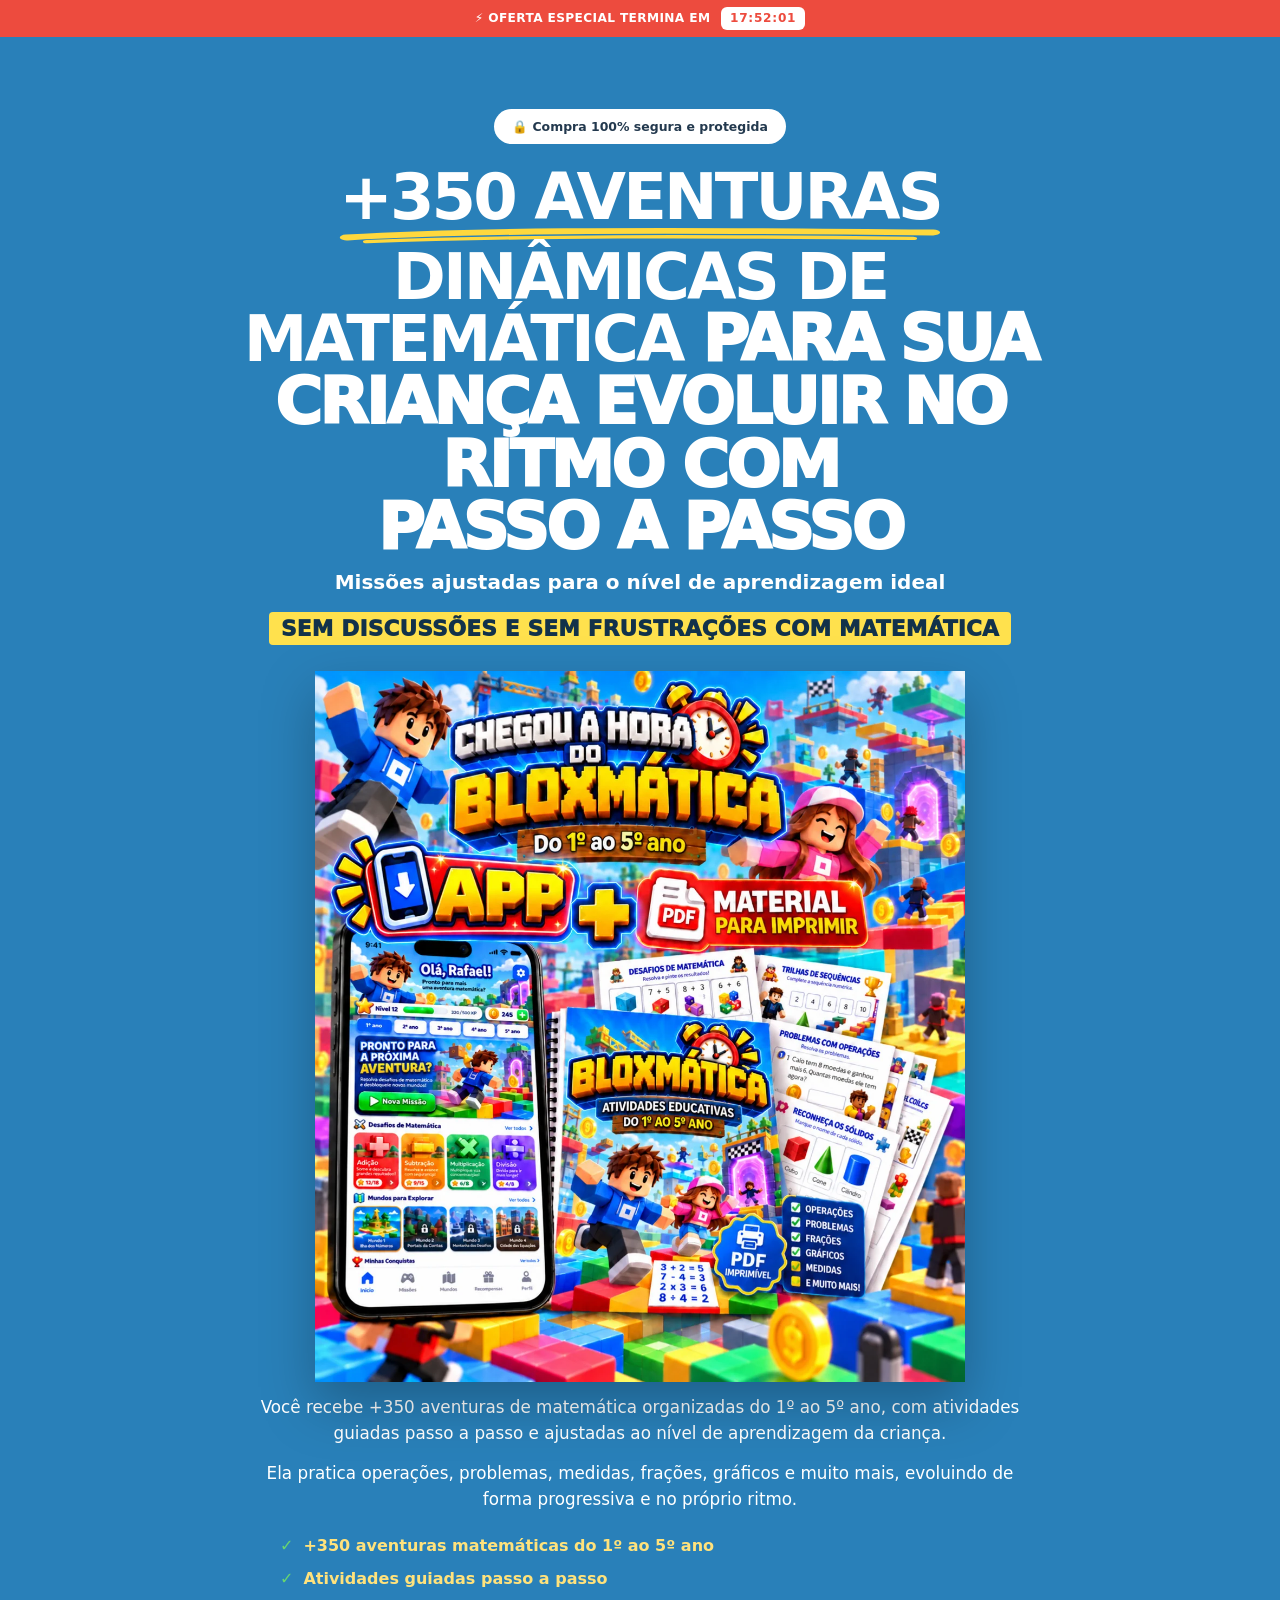
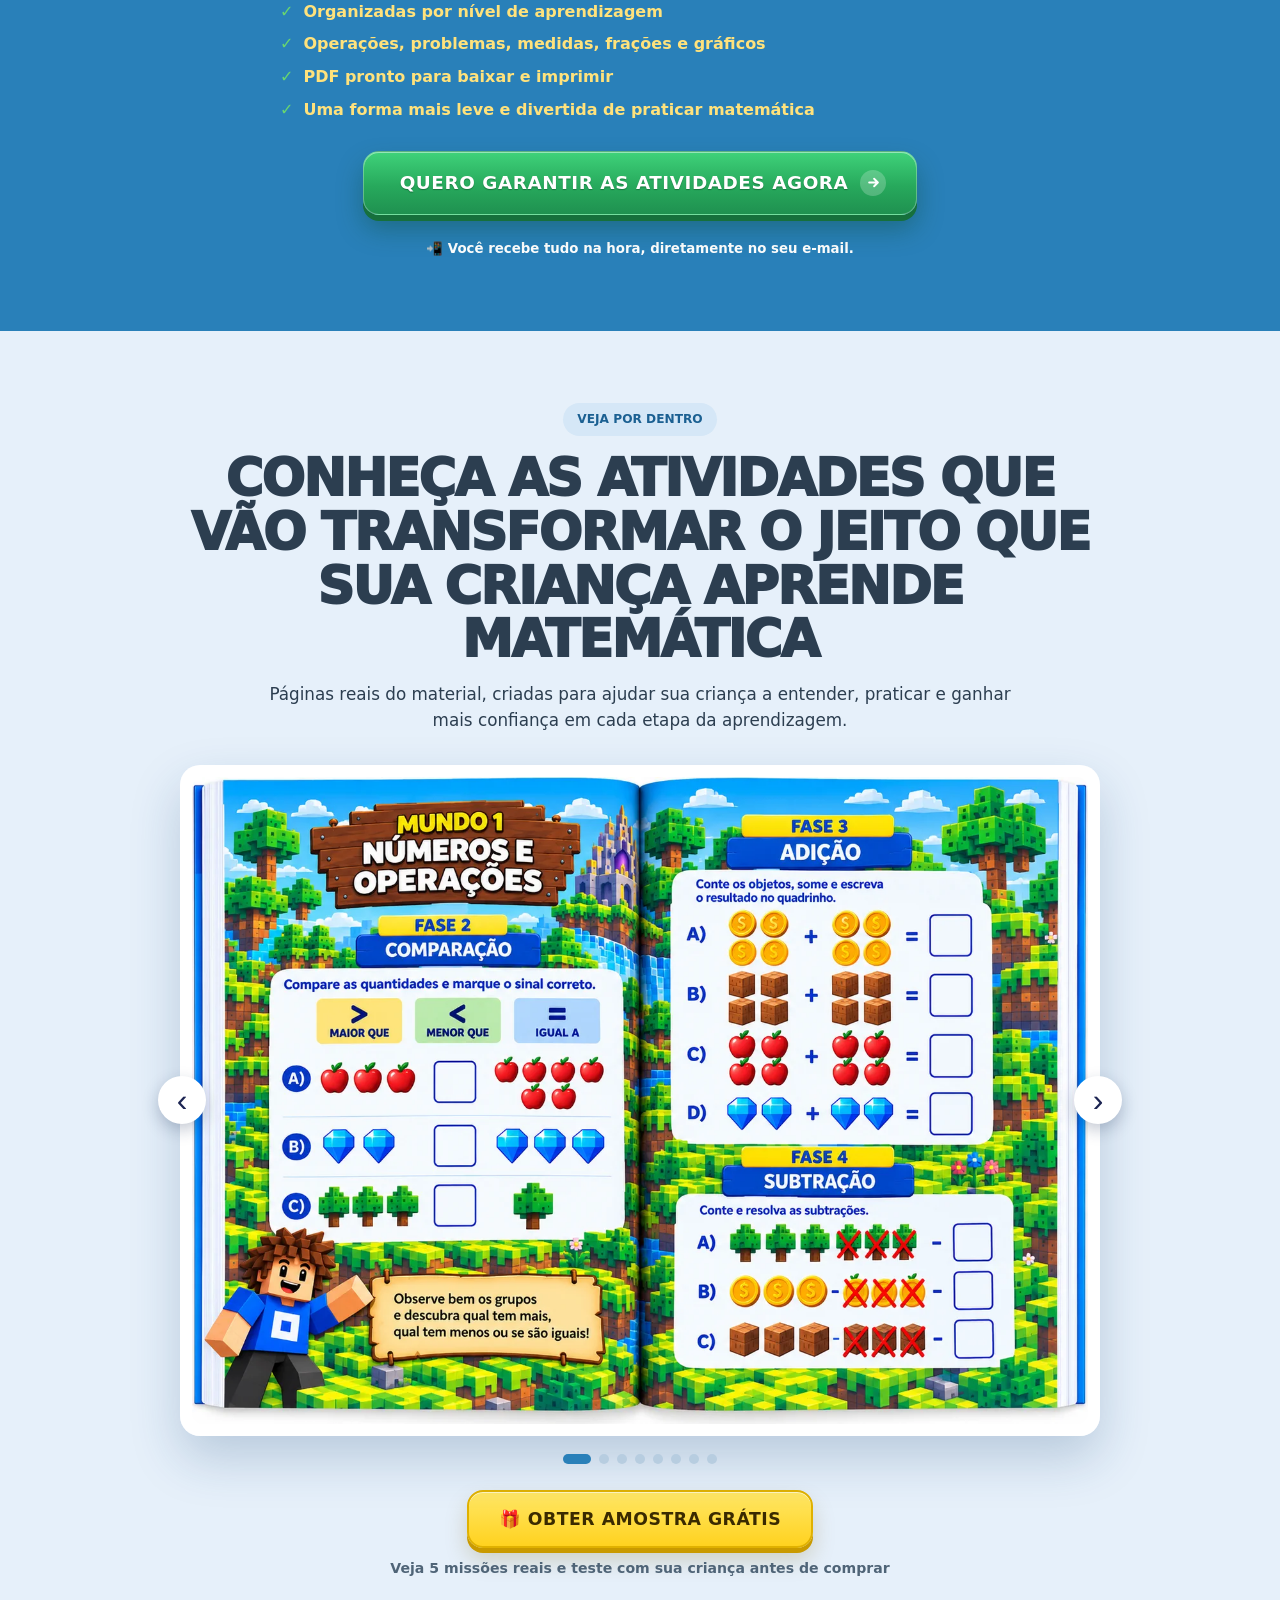
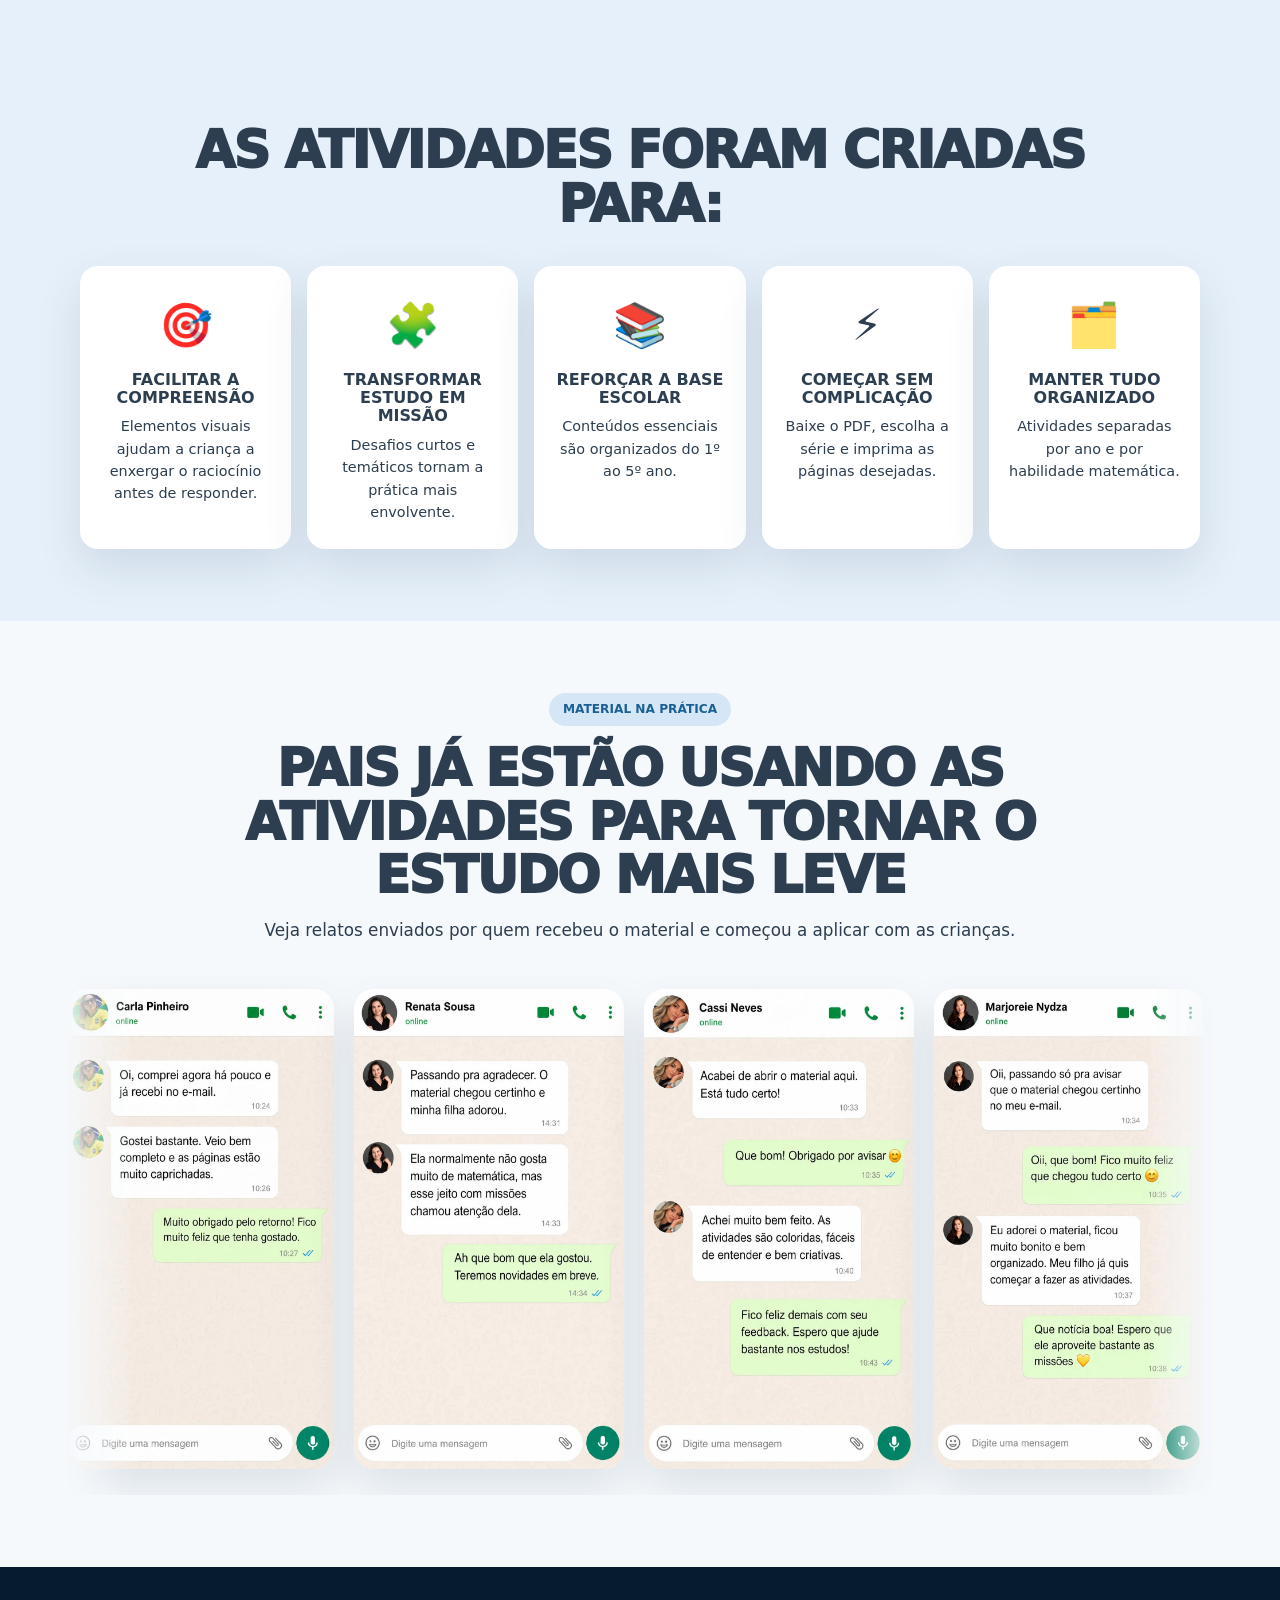
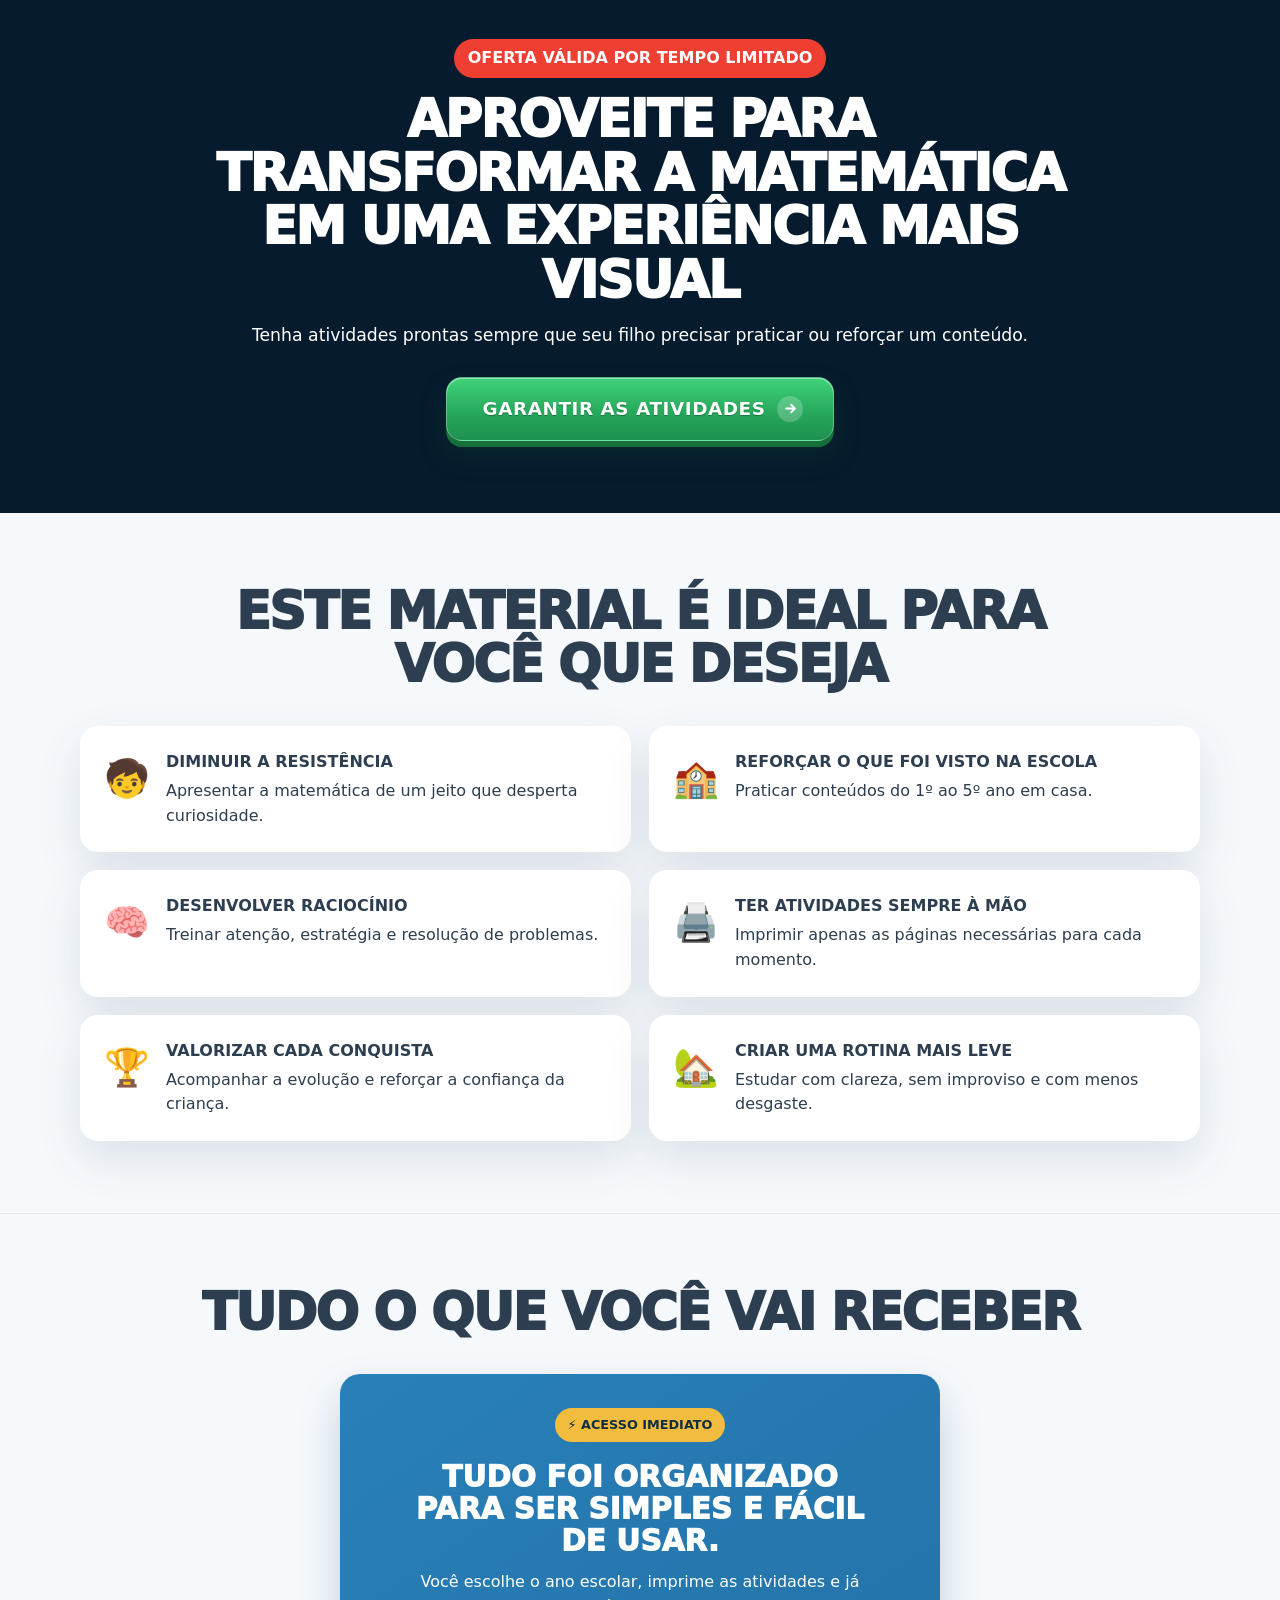
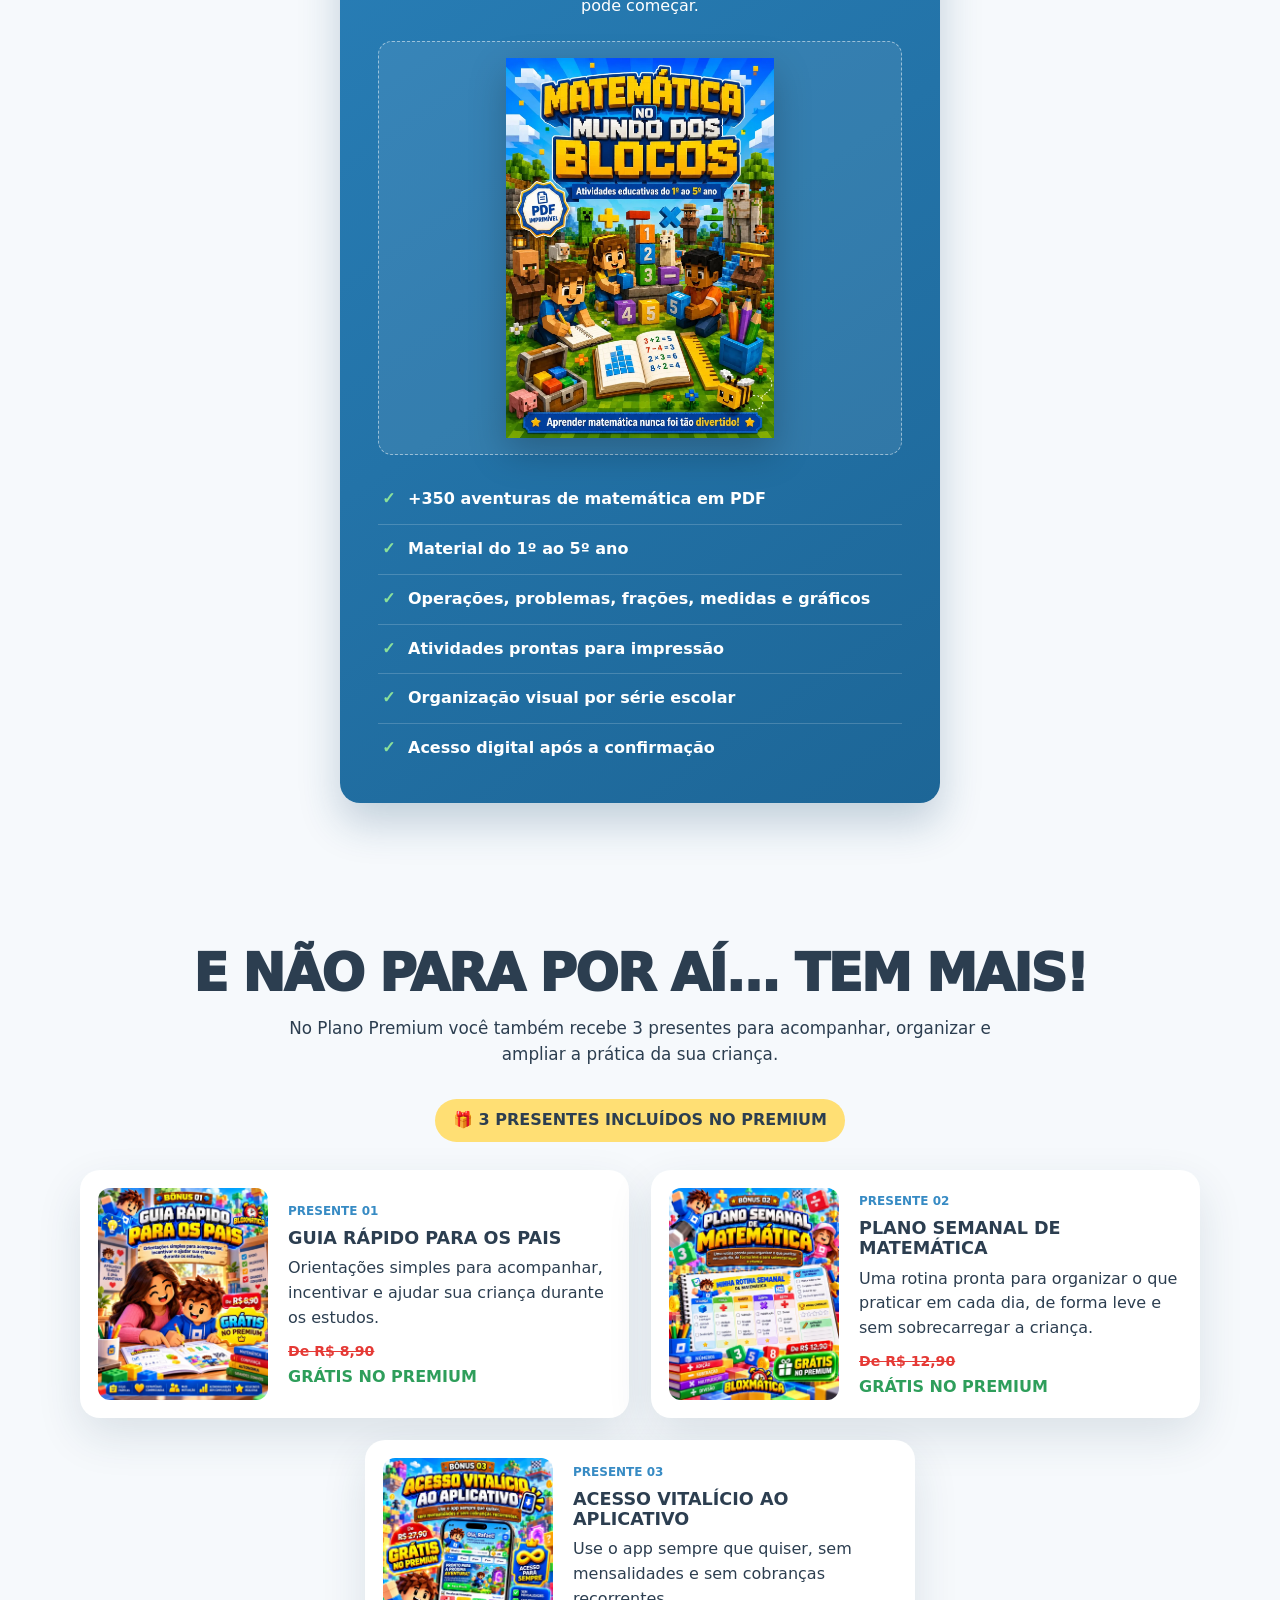
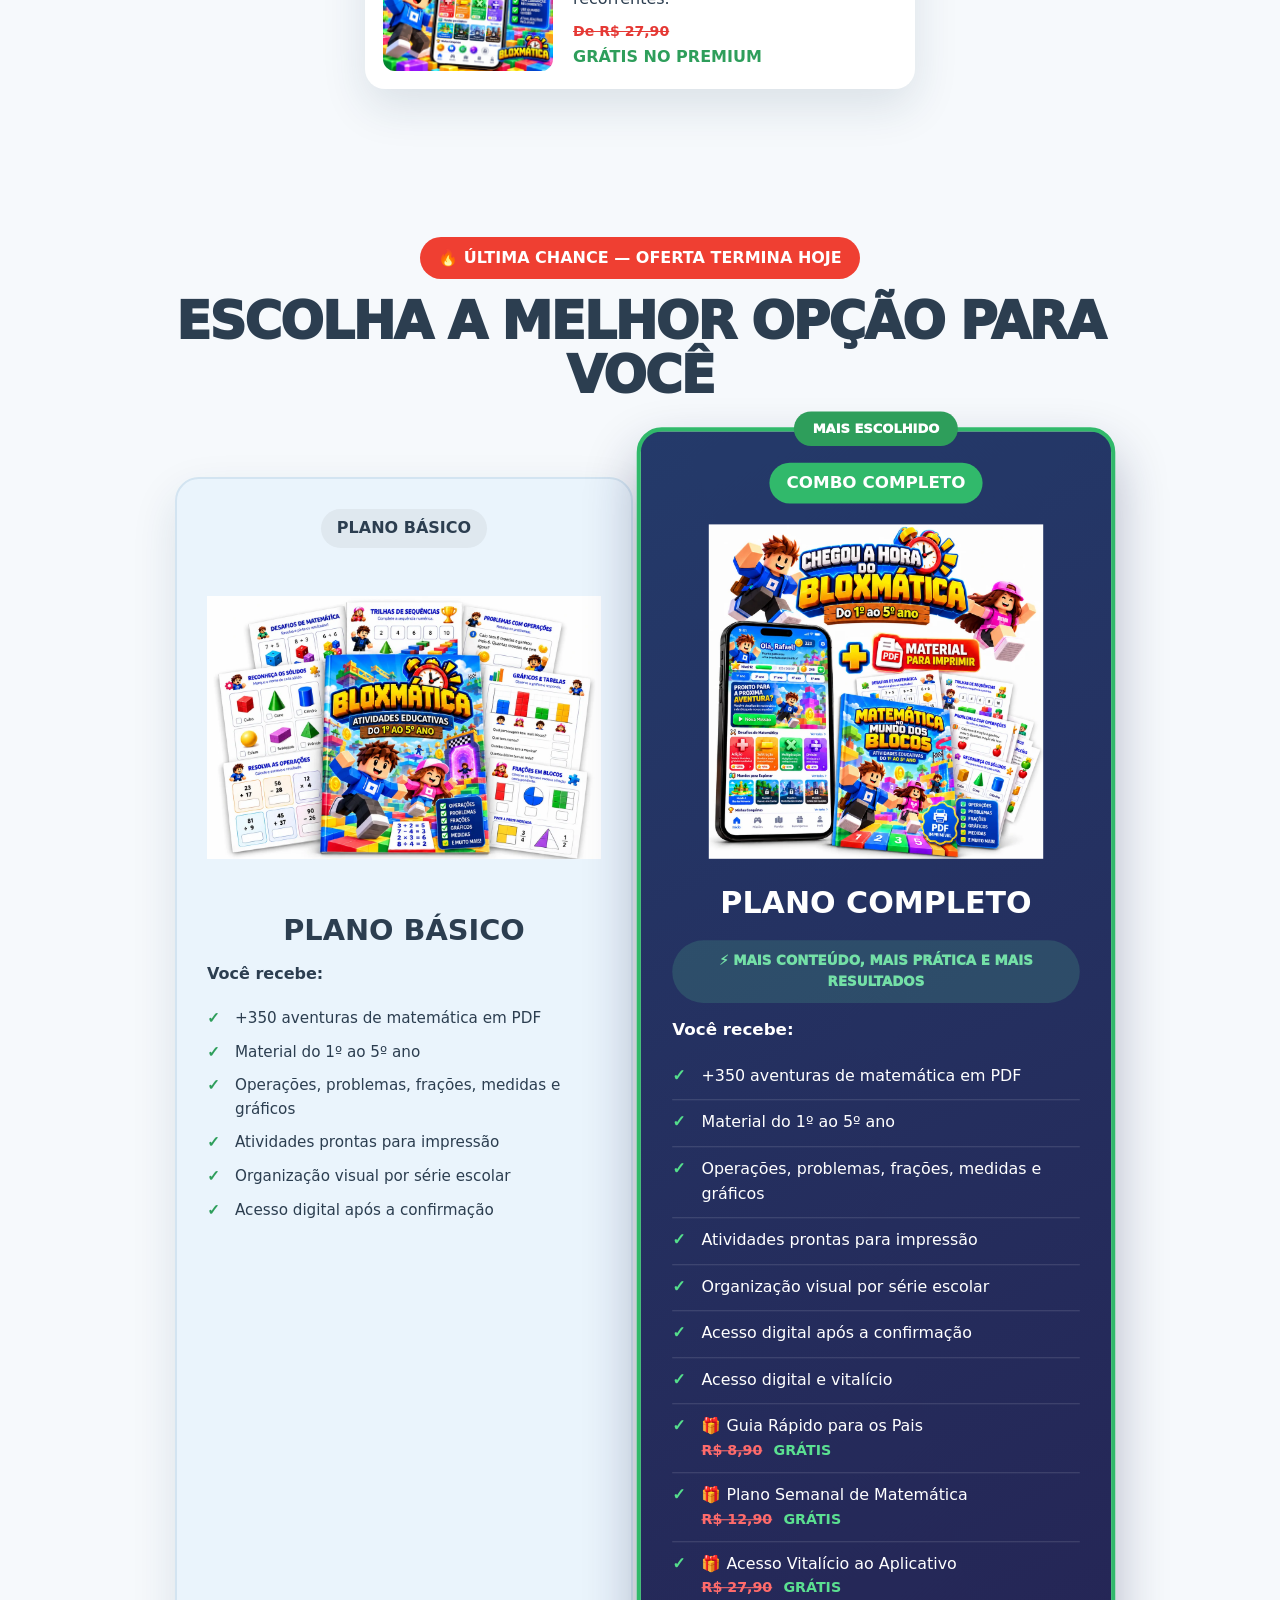
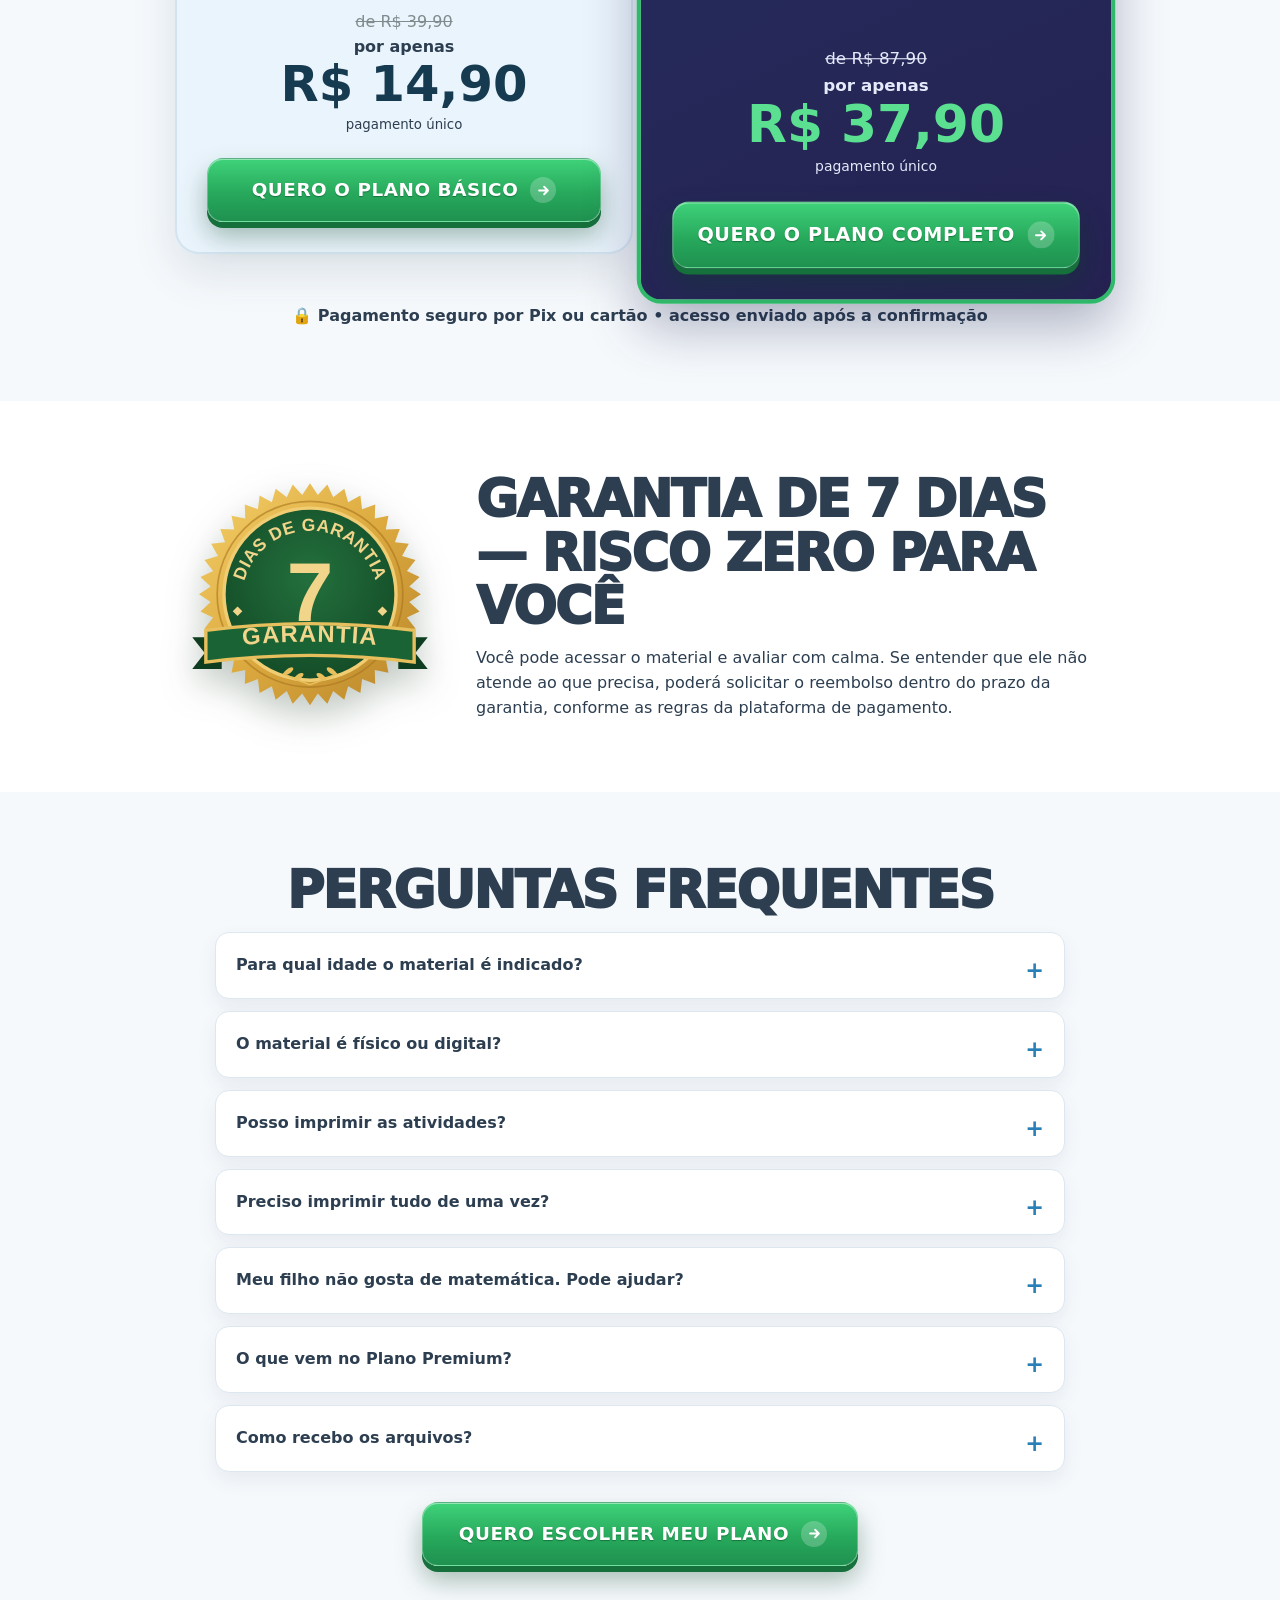
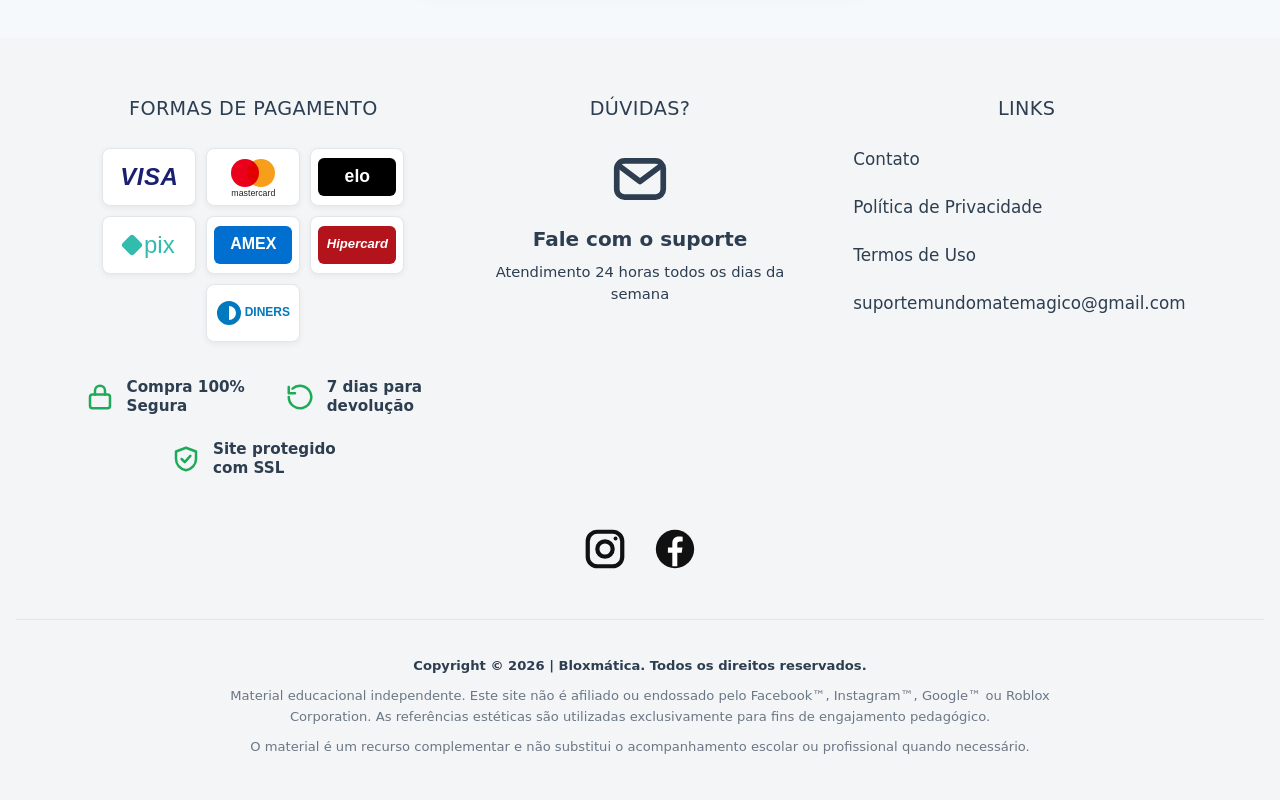
==== index.html @ 8f14797b "Landing page Bloxmática com checkout, order bumps e upgrade/downsell - Página de vendas (index.html)" ====
<!DOCTYPE html>
<html lang="pt-BR">
<head>
  <meta charset="UTF-8">
  <meta name="viewport" content="width=device-width, initial-scale=1">
  <title>+350 Aventuras Dinâmicas de Matemática</title>
  <meta name="description" content="Atividades de matemática do 1º ao 5º ano organizadas em uma experiência visual, divertida e pronta para imprimir.">
  <meta name="theme-color" content="#2980b9">
  <link rel="preload" as="image" href="img/capa-front.webp" fetchpriority="high">
  <link rel="stylesheet" href="css/style.css">
</head>
<body>

  <!-- ===================== BARRA DE OFERTA ===================== -->
  <div class="offer-bar">⚡ OFERTA ESPECIAL TERMINA EM <span class="countdown" data-countdown>--:--:--</span></div>

  <main>

    <!-- ===================== 1. HERO ===================== -->
    <section class="hero model-section">
      <div class="wrap hero-inner">
        <span class="security-pill">🔒 Compra 100% segura e protegida</span>
        <h1><strong><span class="scribble">+350 AVENTURAS</span> DINÂMICAS DE MATEMÁTICA</strong> PARA SUA CRIANÇA EVOLUIR NO RITMO COM PASSO&nbsp;A&nbsp;PASSO</h1>
        <p class="hero-kicker">Missões ajustadas para o nível de aprendizagem ideal</p>
        <p class="hero-highlight"><mark>SEM DISCUSSÕES E SEM FRUSTRAÇÕES COM MATEMÁTICA</mark></p>
        <img class="hero-mockup" src="img/capa-front.webp" alt="Bloxmática: app + material para imprimir, do 1º ao 5º ano" width="1200" height="1313" fetchpriority="high">
        <p class="hero-copy">Você recebe +350 aventuras de matemática organizadas do 1º ao 5º ano, com atividades guiadas passo a passo e ajustadas ao nível de aprendizagem da criança.</p>
        <p class="hero-copy">Ela pratica operações, problemas, medidas, frações, gráficos e muito mais, evoluindo de forma progressiva e no próprio ritmo.</p>
        <ul class="hero-checks">
          <li>+350 aventuras matemáticas do 1º ao 5º ano</li>
          <li>Atividades guiadas passo a passo</li>
          <li>Organizadas por nível de aprendizagem</li>
          <li>Operações, problemas, medidas, frações e gráficos</li>
          <li>PDF pronto para baixar e imprimir</li>
          <li>Uma forma mais leve e divertida de praticar matemática</li>
        </ul>
        <a class="cta" href="#planos">QUERO GARANTIR AS ATIVIDADES AGORA</a>
        <small class="delivery">📲 Você recebe tudo na hora, diretamente no seu e-mail.</small>
      </div>
    </section>

    <!-- ===================== 2. AMOSTRAS DO MATERIAL ===================== -->
    <section class="model-section preview-section">
      <div class="wrap">
        <span class="eyebrow">VEJA POR DENTRO</span>
        <h2>CONHEÇA AS ATIVIDADES QUE VÃO TRANSFORMAR O JEITO QUE SUA CRIANÇA APRENDE MATEMÁTICA</h2>
        <p class="lead">Páginas reais do material, criadas para ajudar sua criança a entender, praticar e ganhar mais confiança em cada etapa da aprendizagem.</p>
        <!-- Carrossel do material: passa sozinho; setas, bolinhas e arrastar também funcionam -->
        <div class="carousel" data-carousel aria-roledescription="carrossel" aria-label="Páginas reais do material">
          <div class="carousel-track" data-track>
            <figure class="carousel-slide"><img src="img/carrossel/material-1.webp" alt="Mundo 1 – Números e operações: comparação, adição e subtração" width="1400" height="1010"></figure>
            <figure class="carousel-slide"><img src="img/carrossel/material-2.webp" alt="Fase 2 – Adição: missões com objetos e contas" width="1400" height="1010" loading="lazy"></figure>
            <figure class="carousel-slide"><img src="img/carrossel/material-3.webp" alt="Mundo 1 – Subtração: jornada e desafio da fase" width="1400" height="1010" loading="lazy"></figure>
            <figure class="carousel-slide"><img src="img/carrossel/material-4.webp" alt="Mundo 2 – Multiplicação: tabuadas e missões" width="1400" height="1010" loading="lazy"></figure>
            <figure class="carousel-slide"><img src="img/carrossel/material-5.webp" alt="Mundo 2 – Divisão: repartição igual e desafio extra" width="1400" height="1010" loading="lazy"></figure>
            <figure class="carousel-slide"><img src="img/carrossel/material-6.webp" alt="Mundo 2 – Frações: representando frações" width="1400" height="1010" loading="lazy"></figure>
            <figure class="carousel-slide"><img src="img/carrossel/material-7.webp" alt="Mundo 2 – Formas e geometria: figuras planas" width="1400" height="1010" loading="lazy"></figure>
            <figure class="carousel-slide"><img src="img/carrossel/material-8.webp" alt="Mundos 3 e 4 – Raciocínio lógico e problemas do dia a dia" width="1400" height="1010" loading="lazy"></figure>
          </div>
          <button class="carousel-arrow prev" type="button" data-prev aria-label="Página anterior">‹</button>
          <button class="carousel-arrow next" type="button" data-next aria-label="Próxima página">›</button>
          <div class="carousel-dots" data-dots></div>
        </div>
        <!-- Amostra grátis: abre a página amostra.html (que tem o botão de voltar) -->
        <div class="sample-cta">
          <a class="sample-btn" href="amostra.html">🎁 OBTER AMOSTRA GRÁTIS</a>
          <small>Veja 5 missões reais e teste com sua criança antes de comprar</small>
        </div>
      </div>
    </section>

    <!-- ===================== 3. BENEFÍCIOS ===================== -->
    <section class="model-section benefits-section">
      <div class="wrap">
        <h2>AS ATIVIDADES FORAM CRIADAS PARA:</h2>
        <div class="icon-grid">
          <article><span>🎯</span><h3>FACILITAR A COMPREENSÃO</h3><p>Elementos visuais ajudam a criança a enxergar o raciocínio antes de responder.</p></article>
          <article><span>🧩</span><h3>TRANSFORMAR ESTUDO EM MISSÃO</h3><p>Desafios curtos e temáticos tornam a prática mais envolvente.</p></article>
          <article><span>📚</span><h3>REFORÇAR A BASE ESCOLAR</h3><p>Conteúdos essenciais são organizados do 1º ao 5º ano.</p></article>
          <article><span>⚡</span><h3>COMEÇAR SEM COMPLICAÇÃO</h3><p>Baixe o PDF, escolha a série e imprima as páginas desejadas.</p></article>
          <article><span>🗂️</span><h3>MANTER TUDO ORGANIZADO</h3><p>Atividades separadas por ano e por habilidade matemática.</p></article>
        </div>
      </div>
    </section>

    <!-- ===================== 4. PROVA SOCIAL ===================== -->
    <section class="model-section proof-section">
      <div class="wrap">
        <span class="eyebrow">MATERIAL NA PRÁTICA</span>
        <h2>PAIS JÁ ESTÃO USANDO AS ATIVIDADES PARA TORNAR O ESTUDO MAIS LEVE</h2>
        <p class="lead">Veja relatos enviados por quem recebeu o material e começou a aplicar com as crianças.</p>
        <!-- Depoimentos passando sozinhos (loop contínuo). Para trocar, substitua as imagens abaixo -->
        <div class="proof-marquee" data-marquee aria-label="Relatos de clientes">
          <div class="proof-track" data-marquee-track>
            <img src="img/prova-social-1.webp" alt="Relato de cliente 1" width="341" height="606" loading="lazy">
            <img src="img/prova-social-2.webp" alt="Relato de cliente 2" width="341" height="606" loading="lazy">
            <img src="img/prova-social-3.webp" alt="Relato de cliente 3" width="341" height="606" loading="lazy">
            <img src="img/prova-social-4.webp" alt="Relato de cliente 4" width="341" height="606" loading="lazy">
            <img src="img/prova-social-5.webp" alt="Relato de cliente 5" width="341" height="606" loading="lazy">
            <img src="img/prova-social-6.webp" alt="Relato de cliente 6" width="341" height="606" loading="lazy">
          </div>
        </div>
      </div>
    </section>

    <!-- ===================== 5. URGÊNCIA ===================== -->
    <section class="model-section urgency-section">
      <div class="wrap narrow">
        <span class="urgency-label">OFERTA VÁLIDA POR TEMPO LIMITADO</span>
        <h2>APROVEITE PARA TRANSFORMAR A MATEMÁTICA EM UMA EXPERIÊNCIA MAIS VISUAL</h2>
        <p>Tenha atividades prontas sempre que seu filho precisar praticar ou reforçar um conteúdo.</p>
        <a class="cta" href="#planos">GARANTIR AS ATIVIDADES</a>
      </div>
    </section>

    <!-- ===================== 6. PÚBLICO / DESEJOS ===================== -->
    <section class="model-section audience-section">
      <div class="wrap">
        <h2>ESTE MATERIAL É IDEAL PARA VOCÊ QUE DESEJA</h2>
        <div class="desire-grid">
          <article><span>🧒</span><div><h3>DIMINUIR A RESISTÊNCIA</h3><p>Apresentar a matemática de um jeito que desperta curiosidade.</p></div></article>
          <article><span>🏫</span><div><h3>REFORÇAR O QUE FOI VISTO NA ESCOLA</h3><p>Praticar conteúdos do 1º ao 5º ano em casa.</p></div></article>
          <article><span>🧠</span><div><h3>DESENVOLVER RACIOCÍNIO</h3><p>Treinar atenção, estratégia e resolução de problemas.</p></div></article>
          <article><span>🖨️</span><div><h3>TER ATIVIDADES SEMPRE À MÃO</h3><p>Imprimir apenas as páginas necessárias para cada momento.</p></div></article>
          <article><span>🏆</span><div><h3>VALORIZAR CADA CONQUISTA</h3><p>Acompanhar a evolução e reforçar a confiança da criança.</p></div></article>
          <article><span>🏡</span><div><h3>CRIAR UMA ROTINA MAIS LEVE</h3><p>Estudar com clareza, sem improviso e com menos desgaste.</p></div></article>
        </div>
      </div>
    </section>

    <!-- ===================== 7. O QUE VOCÊ RECEBE ===================== -->
    <section class="model-section receive-section" id="recebe">
      <div class="wrap">
        <h2 class="receive-section-title">TUDO O QUE VOCÊ VAI RECEBER</h2>
        <div class="receive-card">
          <span class="access-badge">⚡ ACESSO IMEDIATO</span>
          <h3>TUDO FOI ORGANIZADO PARA SER SIMPLES E FÁCIL DE USAR.</h3>
          <p>Você escolhe o ano escolar, imprime as atividades e já pode começar.</p>
          <div class="receive-image-frame">
            <img src="img/produto-principal.webp" alt="Produto principal com 360 atividades" width="1055" height="1491" loading="lazy">
          </div>
          <ul class="receive-check-list">
            <li>+350 aventuras de matemática em PDF</li>
            <li>Material do 1º ao 5º ano</li>
            <li>Operações, problemas, frações, medidas e gráficos</li>
            <li>Atividades prontas para impressão</li>
            <li>Organização visual por série escolar</li>
            <li>Acesso digital após a confirmação</li>
          </ul>
        </div>
      </div>
    </section>

    <!-- ===================== 8. EXTRAS E BÔNUS ===================== -->
    <section class="model-section extras-section">
      <div class="wrap">
        <h2>E NÃO PARA POR AÍ... TEM MAIS!</h2>
        <p class="lead">No Plano Premium você também recebe 3 presentes para acompanhar, organizar e ampliar a prática da sua criança.</p>
        <span class="gift-pill">🎁 3 PRESENTES INCLUÍDOS NO PREMIUM</span>
        <div class="extras-grid">
          <article><img src="img/presente-1-guia-pais.webp" alt="Guia Rápido para os Pais" width="700" height="875" loading="lazy"><div><b>PRESENTE 01</b><h3>GUIA RÁPIDO PARA OS PAIS</h3><p>Orientações simples para acompanhar, incentivar e ajudar sua criança durante os estudos.</p><del>De R$ 8,90</del><strong>GRÁTIS NO PREMIUM</strong></div></article>
          <article><img src="img/presente-2-plano-semanal.webp" alt="Plano Semanal de Matemática" width="700" height="875" loading="lazy"><div><b>PRESENTE 02</b><h3>PLANO SEMANAL DE MATEMÁTICA</h3><p>Uma rotina pronta para organizar o que praticar em cada dia, de forma leve e sem sobrecarregar a criança.</p><del>De R$ 12,90</del><strong>GRÁTIS NO PREMIUM</strong></div></article>
          <article><img src="img/presente-3-acesso-app.webp" alt="Acesso Vitalício ao Aplicativo" width="700" height="875" loading="lazy"><div><b>PRESENTE 03</b><h3>ACESSO VITALÍCIO AO APLICATIVO</h3><p>Use o app sempre que quiser, sem mensalidades e sem cobranças recorrentes.</p><del>De R$ 27,90</del><strong>GRÁTIS NO PREMIUM</strong></div></article>
        </div>
      </div>
    </section>

    <!-- ===================== 9. PLANOS ===================== -->
    <section class="model-section plans-section" id="planos">
      <div class="wrap">
        <span class="last-call">🔥 ÚLTIMA CHANCE — OFERTA TERMINA HOJE</span>
        <h2>ESCOLHA A MELHOR OPÇÃO PARA VOCÊ</h2>
        <div class="plans-grid">

          <!-- Plano básico -->
          <article class="plan-card">
            <span class="plan-label">PLANO BÁSICO</span>
            <img src="img/capa-plano-basico.webp" alt="Plano Básico Bloxmática: atividades do 1º ao 5º ano em PDF" width="1200" height="800" loading="lazy">
            <h3>PLANO BÁSICO</h3>
            <p class="receive-title">Você recebe:</p>
            <ul class="check-list compact">
              <li>+350 aventuras de matemática em PDF</li>
              <li>Material do 1º ao 5º ano</li>
              <li>Operações, problemas, frações, medidas e gráficos</li>
              <li>Atividades prontas para impressão</li>
              <li>Organização visual por série escolar</li>
              <li>Acesso digital após a confirmação</li>
            </ul>
            <div class="price"><del>de R$ 39,90</del><span>por apenas</span><strong>R$ 14,90</strong><small>pagamento único</small></div>
            <a href="checkout.html?plano=basico" class="cta checkout-btn">QUERO O PLANO BÁSICO</a>
          </article>

          <!-- Plano completo (destaque) -->
          <article class="plan-card featured">
            <span class="popular">MAIS ESCOLHIDO</span>
            <span class="plan-label">COMBO COMPLETO</span>
            <img src="img/capa-plano-premium.webp" alt="Plano Completo Bloxmática: app + material para imprimir" width="1100" height="1100" loading="lazy">
            <h3>PLANO COMPLETO</h3>
            <div class="complete-advantage">⚡ MAIS CONTEÚDO, MAIS PRÁTICA E MAIS RESULTADOS</div>
            <p class="receive-title">Você recebe:</p>
            <ul class="check-list compact">
              <li>+350 aventuras de matemática em PDF</li>
              <li>Material do 1º ao 5º ano</li>
              <li>Operações, problemas, frações, medidas e gráficos</li>
              <li>Atividades prontas para impressão</li>
              <li>Organização visual por série escolar</li>
              <li>Acesso digital após a confirmação</li>
              <li>Acesso digital e vitalício</li>
              <li class="gift-item">🎁 Guia Rápido para os Pais <span><del>R$ 8,90</del> GRÁTIS</span></li>
              <li class="gift-item">🎁 Plano Semanal de Matemática <span><del>R$ 12,90</del> GRÁTIS</span></li>
              <li class="gift-item">🎁 Acesso Vitalício ao Aplicativo <span><del>R$ 27,90</del> GRÁTIS</span></li>
            </ul>
            <div class="price"><del>de R$ 87,90</del><span>por apenas</span><strong>R$ 37,90</strong><small>pagamento único</small></div>
            <a href="checkout.html?plano=premium" class="cta checkout-btn">QUERO O PLANO COMPLETO</a>
          </article>

        </div>
        <div class="payment-note">🔒 Pagamento seguro por Pix ou cartão • acesso enviado após a confirmação</div>
      </div>
    </section>

    <!-- ===================== 10. GARANTIA ===================== -->
    <section class="model-section guarantee-section">
      <div class="wrap guarantee-layout">
        <!-- Selo de garantia (SVG): altere o "7" e os textos direto aqui -->
        <svg class="guarantee-seal" viewBox="-6 0 212 204" role="img" aria-label="Selo de 7 dias de garantia">
          <defs>
            <linearGradient id="sealGold" x1="0" y1="0" x2="1" y2="1">
              <stop offset="0" stop-color="#f5cf6a"/><stop offset=".5" stop-color="#dcaa3f"/><stop offset="1" stop-color="#b8842a"/>
            </linearGradient>
            <radialGradient id="sealGreen" cx=".5" cy=".4" r=".65">
              <stop offset="0" stop-color="#23703d"/><stop offset="1" stop-color="#134a26"/>
            </radialGradient>
            <path id="sealArc" d="M40,104 A60,60 0 0 1 160,104"/>
            <path id="sealRibbonText" d="M22,147 Q100,137 178,147"/>
          </defs>

          <!-- Borda serrilhada dourada -->
          <polygon fill="url(#sealGold)" points="100.0,2.0 106.9,12.3 115.3,3.2 120.5,14.4 130.3,6.8 133.7,18.7 144.5,12.7 146.0,25.0 157.6,20.7 157.2,33.1 169.3,30.7 166.9,42.8 179.3,42.4 175.0,54.0 187.3,55.5 181.3,66.3 193.2,69.7 185.6,79.5 196.8,84.7 187.7,93.1 198.0,100.0 187.7,106.9 196.8,115.3 185.6,120.5 193.2,130.3 181.3,133.7 187.3,144.5 175.0,146.0 179.3,157.6 166.9,157.2 169.3,169.3 157.2,166.9 157.6,179.3 146.0,175.0 144.5,187.3 133.7,181.3 130.3,193.2 120.5,185.6 115.3,196.8 106.9,187.7 100.0,198.0 93.1,187.7 84.7,196.8 79.5,185.6 69.7,193.2 66.3,181.3 55.5,187.3 54.0,175.0 42.4,179.3 42.8,166.9 30.7,169.3 33.1,157.2 20.7,157.6 25.0,146.0 12.7,144.5 18.7,133.7 6.8,130.3 14.4,120.5 3.2,115.3 12.3,106.9 2.0,100.0 12.3,93.1 3.2,84.7 14.4,79.5 6.8,69.7 18.7,66.3 12.7,55.5 25.0,54.0 20.7,42.4 33.1,42.8 30.7,30.7 42.8,33.1 42.4,20.7 54.0,25.0 55.5,12.7 66.3,18.7 69.7,6.8 79.5,14.4 84.7,3.2 93.1,12.3"/>
          <circle cx="100" cy="100" r="82" fill="none" stroke="#a8761f" stroke-width="1.5" opacity=".6"/>

          <!-- Centro verde -->
          <circle cx="100" cy="100" r="76" fill="url(#sealGreen)" stroke="#f0cd72" stroke-width="3"/>

          <!-- Texto curvo -->
          <text class="seal-arc-text"><textPath href="#sealArc" startOffset="50%" text-anchor="middle">DIAS DE GARANTIA</textPath></text>
          <rect x="33" y="112" width="6" height="6" fill="#f1d58a" transform="rotate(45 36 115)"/>
          <rect x="161" y="112" width="6" height="6" fill="#f1d58a" transform="rotate(45 164 115)"/>

          <!-- Número -->
          <text class="seal-number" x="100" y="124" text-anchor="middle">7</text>

          <!-- Faixa -->
          <polygon points="-4,138 22,138 22,166 -4,166 7,152" fill="#0f3d1f"/>
          <polygon points="204,138 178,138 178,166 204,166 193,152" fill="#0f3d1f"/>
          <path d="M8,132 Q100,120 192,132 L192,160 Q100,148 8,160 Z" fill="#1a6334" stroke="#e7bf5c" stroke-width="3"/>
          <text class="seal-ribbon-text"><textPath href="#sealRibbonText" startOffset="50%" text-anchor="middle">GARANTIA</textPath></text>

          <!-- Ramos -->
          <g fill="#e7bf5c">
            <path d="M100,180 Q88,176 76,170" fill="none" stroke="#e7bf5c" stroke-width="1.5"/>
            <path d="M100,180 Q112,176 124,170" fill="none" stroke="#e7bf5c" stroke-width="1.5"/>
            <ellipse cx="90" cy="173" rx="5" ry="2.2" transform="rotate(-35 90 173)"/>
            <ellipse cx="81" cy="168" rx="5" ry="2.2" transform="rotate(-35 81 168)"/>
            <ellipse cx="110" cy="173" rx="5" ry="2.2" transform="rotate(35 110 173)"/>
            <ellipse cx="119" cy="168" rx="5" ry="2.2" transform="rotate(35 119 168)"/>
          </g>
        </svg>
        <div>
          <h2>GARANTIA DE 7 DIAS — RISCO ZERO PARA VOCÊ</h2>
          <p>Você pode acessar o material e avaliar com calma. Se entender que ele não atende ao que precisa, poderá solicitar o reembolso dentro do prazo da garantia, conforme as regras da plataforma de pagamento.</p>
        </div>
      </div>
    </section>

    <!-- ===================== 11. FAQ ===================== -->
    <section class="model-section faq-section">
      <div class="wrap narrow">
        <h2>PERGUNTAS FREQUENTES</h2>
        <details><summary>Para qual idade o material é indicado?</summary><p>Para crianças que estudam do 1º ao 5º ano do Ensino Fundamental, respeitando o ritmo e o conteúdo de cada etapa.</p></details>
        <details><summary>O material é físico ou digital?</summary><p>É 100% digital, entregue em PDF. Nenhum produto físico será enviado pelos Correios.</p></details>
        <details><summary>Posso imprimir as atividades?</summary><p>Sim. Você pode imprimir as páginas para uso pessoal da criança.</p></details>
        <details><summary>Preciso imprimir tudo de uma vez?</summary><p>Não. Você pode escolher a série e imprimir apenas as atividades que deseja aplicar.</p></details>
        <details><summary>Meu filho não gosta de matemática. Pode ajudar?</summary><p>A proposta visual e gamificada foi criada para tornar a prática mais interessante. O resultado depende do ritmo, da rotina e das necessidades individuais da criança.</p></details>
        <details><summary>O que vem no Plano Premium?</summary><p>Além das +350 aventuras de matemática, o Premium inclui 3 presentes: Guia Rápido para os Pais, Plano Semanal de Matemática e Acesso Vitalício ao Aplicativo.</p></details>
        <details><summary>Como recebo os arquivos?</summary><p>Após a confirmação do pagamento, os dados de acesso são enviados para o e-mail informado na compra.</p></details>
        <a class="cta" href="#planos">QUERO ESCOLHER MEU PLANO</a>
      </div>
    </section>

  </main>

  <!-- ===================== RODAPÉ ===================== -->
  <footer class="site-footer">
    <div class="wrap footer-cols">

      <!-- Formas de pagamento + selos de confiança -->
      <div class="footer-col">
        <h4>FORMAS DE PAGAMENTO</h4>
        <div class="pay-badges" aria-label="Formas de pagamento aceitas">
          <span class="pay pay-visa">VISA</span>
          <span class="pay pay-master" aria-label="Mastercard"><i></i><i></i><small>mastercard</small></span>
          <span class="pay pay-elo"><b>elo</b></span>
          <span class="pay pay-pix" aria-label="Pix"><i></i>pix</span>
          <span class="pay pay-amex"><b>AMEX</b></span>
          <span class="pay pay-hiper"><b>Hipercard</b></span>
          <span class="pay pay-diners" aria-label="Diners Club"><i></i>DINERS</span>
        </div>
        <div class="trust-list">
          <div class="trust-item">
            <svg viewBox="0 0 24 24" aria-hidden="true"><rect x="4" y="10" width="16" height="11" rx="2"/><path d="M8 10V7a4 4 0 0 1 8 0v3"/></svg>
            <span>Compra 100%<br>Segura</span>
          </div>
          <div class="trust-item">
            <svg viewBox="0 0 24 24" aria-hidden="true"><path d="M3 12a9 9 0 1 0 3-6.7"/><path d="M3 4v5h5"/></svg>
            <span>7 dias para<br>devolução</span>
          </div>
          <div class="trust-item">
            <svg viewBox="0 0 24 24" aria-hidden="true"><path d="M12 3l8 3v6c0 4.5-3.4 8.3-8 9-4.6-.7-8-4.5-8-9V6z"/><path d="M8.5 12l2.5 2.5 4.5-5"/></svg>
            <span>Site protegido<br>com SSL</span>
          </div>
        </div>
      </div>

      <!-- Dúvidas -->
      <div class="footer-col footer-help">
        <h4>DÚVIDAS?</h4>
        <!-- Troque o e-mail de suporte aqui (e também na coluna LINKS) -->
        <a class="help-box" href="mailto:suportemundomatemagico@gmail.com">
          <svg viewBox="0 0 24 24" aria-hidden="true"><rect x="3" y="5" width="18" height="14" rx="3"/><path d="M4 7l8 6 8-6"/></svg>
          <strong>Fale com o suporte</strong>
          <span>Atendimento 24 horas todos os dias da semana</span>
        </a>
      </div>

      <!-- Links -->
      <div class="footer-col footer-links">
        <h4>LINKS</h4>
        <!-- Troque o "#" pelos links das páginas de Política e Termos quando existirem -->
        <a href="mailto:suportemundomatemagico@gmail.com">Contato</a>
        <a href="#">Política de Privacidade</a>
        <a href="#">Termos de Uso</a>
        <a href="mailto:suportemundomatemagico@gmail.com">suportemundomatemagico@gmail.com</a>
      </div>
    </div>

    <!-- Redes sociais: troque o "#" pelos links do seu Instagram e Facebook -->
    <div class="footer-social">
      <a href="#" target="_blank" rel="noopener" aria-label="Instagram">
        <svg viewBox="0 0 24 24" aria-hidden="true"><rect x="3" y="3" width="18" height="18" rx="5"/><circle cx="12" cy="12" r="4"/><circle cx="17.5" cy="6.5" r="1" fill="currentColor" stroke="none"/></svg>
      </a>
      <a href="#" target="_blank" rel="noopener" aria-label="Facebook" class="fb">
        <svg viewBox="0 0 24 24" aria-hidden="true"><circle cx="12" cy="12" r="10" fill="currentColor" stroke="none"/><path d="M13.2 21v-7h2.3l.4-2.8h-2.7V9.5c0-.8.3-1.4 1.4-1.4h1.4V5.6c-.3 0-1.1-.1-2-.1-2 0-3.4 1.2-3.4 3.5v2.2H8.3V14h2.3v7" fill="#fff" stroke="none"/></svg>
      </a>
    </div>

    <div class="footer-legal">
      <div class="wrap">
        <p><strong>Copyright © 2026 | Bloxmática. Todos os direitos reservados.</strong></p>
        <p>Material educacional independente. Este site não é afiliado ou endossado pelo Facebook™, Instagram™, Google™ ou Roblox Corporation. As referências estéticas são utilizadas exclusivamente para fins de engajamento pedagógico.</p>
        <p>O material é um recurso complementar e não substitui o acompanhamento escolar ou profissional quando necessário.</p>
      </div>
    </div>
  </footer>

  <script>
    // Cronômetro da barra de oferta: conta até a meia-noite no fuso horário de quem visita
    (function () {
      var els = document.querySelectorAll('[data-countdown]');
      function pad(n) { return String(n).padStart(2, '0'); }
      function tick() {
        var now = new Date();
        var midnight = new Date(now.getFullYear(), now.getMonth(), now.getDate() + 1);
        var s = Math.max(0, Math.floor((midnight - now) / 1000));
        var text = pad(Math.floor(s / 3600)) + ':' + pad(Math.floor(s % 3600 / 60)) + ':' + pad(s % 60);
        els.forEach(function (el) { el.textContent = text; });
      }
      tick();
      setInterval(tick, 1000);
    })();

    // Carrossel do material: passa sozinho a cada 3,5s, pausa quando a pessoa interage
    document.querySelectorAll('[data-carousel]').forEach(function (root) {
      var track = root.querySelector('[data-track]');
      var slides = track.children;
      var dotsBox = root.querySelector('[data-dots]');
      var total = slides.length, current = 0, timer = null, DELAY = 3500;
      var reduceMotion = window.matchMedia('(prefers-reduced-motion: reduce)').matches;

      for (var i = 0; i < total; i++) {
        var dot = document.createElement('button');
        dot.type = 'button';
        dot.setAttribute('aria-label', 'Ir para a página ' + (i + 1));
        dot.addEventListener('click', (function (n) { return function () { goTo(n); restart(); }; })(i));
        dotsBox.appendChild(dot);
      }

      function paint() {
        Array.prototype.forEach.call(dotsBox.children, function (d, n) { d.classList.toggle('active', n === current); });
      }
      function goTo(n) {
        current = (n + total) % total;
        track.scrollTo({ left: slides[current].offsetLeft - track.offsetLeft, behavior: reduceMotion ? 'auto' : 'smooth' });
        paint();
      }
      function start() { if (!reduceMotion && !timer) timer = setInterval(function () { goTo(current + 1); }, DELAY); }
      function stop() { clearInterval(timer); timer = null; }
      function restart() { stop(); start(); }

      root.querySelector('[data-prev]').addEventListener('click', function () { goTo(current - 1); restart(); });
      root.querySelector('[data-next]').addEventListener('click', function () { goTo(current + 1); restart(); });

      // Quando a pessoa arrasta com o dedo, atualiza a bolinha certa
      var scrollEnd;
      track.addEventListener('scroll', function () {
        clearTimeout(scrollEnd);
        scrollEnd = setTimeout(function () {
          current = Math.round(track.scrollLeft / track.clientWidth);
          paint();
        }, 80);
      }, { passive: true });

      root.addEventListener('mouseenter', stop);
      root.addEventListener('mouseleave', start);
      track.addEventListener('touchstart', stop, { passive: true });
      track.addEventListener('touchend', function () { setTimeout(start, 1500); }, { passive: true });

      // Só roda quando o carrossel está visível na tela
      if ('IntersectionObserver' in window) {
        new IntersectionObserver(function (entries) {
          entries[0].isIntersecting ? start() : stop();
        }, { threshold: 0.4 }).observe(root);
      } else {
        start();
      }
      paint();
    });

    // Depoimentos: duplica as imagens para o loop ficar contínuo, sem "pulo"
    document.querySelectorAll('[data-marquee]').forEach(function (root) {
      var track = root.querySelector('[data-marquee-track]');
      var originals = Array.prototype.slice.call(track.children);
      if (window.matchMedia('(prefers-reduced-motion: reduce)').matches) return;
      originals.forEach(function (img) {
        var copy = img.cloneNode(true);
        copy.alt = '';
        copy.setAttribute('aria-hidden', 'true');
        copy.loading = 'eager';
        track.appendChild(copy);
      });
      originals.forEach(function (img) { img.loading = 'eager'; });
      track.style.setProperty('--proof-duration', (originals.length * 6) + 's');
      // No celular: segura o dedo para pausar e ler
      root.addEventListener('touchstart', function () { root.classList.add('is-paused'); }, { passive: true });
      root.addEventListener('touchend', function () { root.classList.remove('is-paused'); }, { passive: true });
    });
  </script>
</body>
</html>
---- css/style.css ----
:root {
  --blue:#2980b9;
  --navy:#071b2e;
  --ink:#2c3e50;
  --green:#2e9e5b;
  --green-dark:#237a47;
  --paper:#faf8f5;
  --mist:#e6f0fa;
  --soft:#f6f9fc;
  --red:#ed4b3e;
  --gold:#f2bd3f;
  --white:#fff;
  --shadow:0 18px 45px rgba(25,55,80,.12);
}

* {
  box-sizing:border-box;
  margin:0;
  padding:0;
}

html {
  scroll-behavior:smooth;
}

body {
  font-family:Inter,system-ui,-apple-system,"Segoe UI",sans-serif;
  background:var(--paper);
  color:var(--ink);
  line-height:1.55;
}

img {
  display:block;
  max-width:100%;
  height:auto;
}

a {
  text-decoration:none;
}

.wrap {
  width:min(1120px,calc(100% - 40px));
  margin:auto;
}

.wrap.narrow {
  width:min(850px,calc(100% - 40px));
}

.model-section {
  padding:72px 16px;
}

.offer-bar {
  min-height:30px;
  padding:7px 14px;
  background:var(--red);
  color:#fff;
  text-align:center;
  font-size:.76rem;
  font-weight:900;
  letter-spacing:.03em;
}

.offer-bar .countdown {
  display:inline-block;
  margin-left:6px;
  padding:2px 9px;
  border-radius:6px;
  background:#fff;
  color:var(--red);
  font-variant-numeric:tabular-nums;
  letter-spacing:.06em;
}

.hero {
  background:var(--blue);
  color:#fff;
  text-align:center;
}

.hero-inner {
  max-width:850px;
}

.security-pill,.eyebrow,.access-badge,.gift-pill,.last-call,.urgency-label {
  display:inline-flex;
  align-items:center;
  justify-content:center;
  border-radius:999px;
  font-weight:900;
}

.security-pill {
  padding:8px 18px;
  background:#fff;
  color:#23394e;
  font-size:.78rem;
}

.hero h1 {
  margin:22px auto 8px;
  max-width:900px;
  font-size:clamp(2rem,5vw,4.2rem);
  line-height:.98;
  font-weight:950;
  letter-spacing:-.045em;
}

.hero h1 strong {
  color:#fff;
}

.hero h1 em {
  display:block;
  color:#fff;
  font-style:normal;
}

.hero-kicker {
  font-size:clamp(1rem,2vw,1.25rem);
  font-weight:700;
}

/* Risco amarelo desenhado à mão embaixo do destaque da headline */
.hero h1 .scribble {
  display:inline-block;
  padding-bottom:.26em;
  background:url("data:image/svg+xml,%3Csvg xmlns='http://www.w3.org/2000/svg' viewBox='0 0 300 24' preserveAspectRatio='none'%3E%3Cpath d='M4 15 C60 7 140 5 296 9' fill='none' stroke='%23ffd83d' stroke-width='7' stroke-linecap='round'/%3E%3Cpath d='M14 20 C90 13 180 13 286 16' fill='none' stroke='%23ffd83d' stroke-width='4' stroke-linecap='round'/%3E%3C/svg%3E") no-repeat center bottom / 100% .32em;
}

.hero-highlight {
  margin-top:14px;
  font-size:clamp(1rem,2.2vw,1.35rem);
  font-weight:950;
  letter-spacing:.01em;
}

.hero-highlight mark {
  padding:4px 12px;
  border-radius:4px;
  background:#ffe14d;
  color:#12324a;
  box-decoration-break:clone;
  -webkit-box-decoration-break:clone;
}

.hero-mockup {
  width:min(650px,95%);
  margin:25px auto 12px;
  filter:drop-shadow(0 22px 26px rgba(0,0,0,.25));
}

.hero-copy {
  max-width:760px;
  margin:10px auto 22px;
  font-size:1.05rem;
}

.hero-copy + .hero-copy {
  margin-top:-8px;
}

.hero-checks {
  display:grid;
  gap:8px;
  max-width:720px;
  margin:0 auto 28px;
  text-align:left;
  list-style:none;
}

.hero-checks li {
  font-weight:800;
  color:#ffe27c;
}

.hero-checks li::before {
  content:"✓";
  color:#69d66f;
  margin-right:10px;
}

/* Botão principal (CTA): gradiente, relevo 3D, seta e brilho passando */
.cta {
  position:relative;
  overflow:hidden;
  isolation:isolate;
  display:inline-flex;
  align-items:center;
  justify-content:center;
  gap:12px;
  min-height:62px;
  padding:18px 30px 18px 36px;
  border:1px solid rgba(255,255,255,.28);
  border-radius:16px;
  background:linear-gradient(180deg,#3fd27a 0%,#27a95c 55%,#1f9150 100%);
  color:#fff;
  font-size:clamp(.95rem,2vw,1.15rem);
  font-weight:900;
  letter-spacing:.03em;
  line-height:1.2;
  text-align:center;
  text-shadow:0 1px 1px rgba(0,60,25,.45);
  box-shadow:
    inset 0 1px 0 rgba(255,255,255,.45),
    0 6px 0 #16703c,
    0 14px 26px rgba(10,70,35,.35);
  transition:transform .18s ease,box-shadow .18s ease,filter .18s ease;
  animation:cta-pulse 2.4s ease-in-out infinite;
}

/* Seta à direita */
.cta::after {
  content:"";
  flex:0 0 26px;
  width:26px;
  height:26px;
  border-radius:50%;
  background:rgba(255,255,255,.22) url("data:image/svg+xml,%3Csvg xmlns='http://www.w3.org/2000/svg' viewBox='0 0 24 24' fill='none' stroke='white' stroke-width='3' stroke-linecap='round' stroke-linejoin='round'%3E%3Cpath d='M5 12h13M13 6l6 6-6 6'/%3E%3C/svg%3E") no-repeat center / 15px;
  transition:transform .18s ease;
}

/* Faixa de brilho que atravessa o botão */
.cta::before {
  content:"";
  position:absolute;
  inset:0 auto 0 -60%;
  z-index:-1;
  width:45%;
  background:linear-gradient(100deg,transparent,rgba(255,255,255,.38),transparent);
  transform:skewX(-20deg);
  animation:cta-shine 3.2s ease-in-out infinite;
}

.cta:hover,.cta:active {
  animation:none;
}

.cta:hover {
  transform:translateY(-2px);
  filter:brightness(1.06);
  box-shadow:
    inset 0 1px 0 rgba(255,255,255,.45),
    0 8px 0 #16703c,
    0 18px 30px rgba(10,70,35,.4);
}

.cta:hover::after {
  transform:translateX(4px);
}

.cta:active {
  transform:translateY(5px);
  box-shadow:
    inset 0 1px 0 rgba(255,255,255,.3),
    0 1px 0 #16703c,
    0 6px 12px rgba(10,70,35,.3);
}

.cta:focus-visible {
  outline:3px solid #ffe14d;
  outline-offset:4px;
}

@keyframes cta-shine {
  0%,55% { left:-60%; }
  100% { left:130%; }
}

@keyframes cta-pulse {
  0%,100% { transform:scale(1); }
  50% { transform:scale(1.025); }
}

.delivery {
  display:block;
  margin-top:24px;
  font-weight:700;
}

.preview-section,.benefits-section {
  background:var(--mist);
  text-align:center;
}

.model-section h2 {
  max-width:950px;
  margin:0 auto 14px;
  font-size:clamp(1.8rem,4vw,3.25rem);
  line-height:1.05;
  font-weight:950;
  letter-spacing:-.035em;
  text-align:center;
}

.lead {
  max-width:760px;
  margin:0 auto 32px;
  font-size:1.05rem;
  text-align:center;
}

.eyebrow {
  padding:7px 14px;
  background:#d5e7f7;
  color:#1b6092;
  font-size:.76rem;
  margin-bottom:16px;
}

.sample-rail,.proof-rail {
  display:flex;
  gap:18px;
  overflow-x:auto;
  padding:12px 8px 26px;
  scroll-snap-type:x mandatory;
  scrollbar-width:thin;
}

.sample-rail figure {
  flex:0 0 min(300px,75vw);
  scroll-snap-align:center;
  background:#fff;
  padding:10px;
  border-radius:18px;
  box-shadow:var(--shadow);
}

.sample-rail img {
  width:100%;
  aspect-ratio:518/732;
  object-fit:cover;
  border-radius:11px;
}

.rail-hint {
  font-size:.85rem;
  font-weight:800;
  color:#61778b;
}

/* Carrossel do material */
.carousel {
  position:relative;
  width:min(920px,100%);
  margin:8px auto 0;
}

.carousel-track {
  display:flex;
  overflow-x:auto;
  scroll-snap-type:x mandatory;
  scrollbar-width:none;
  border-radius:20px;
  background:#fff;
  box-shadow:0 22px 50px rgba(25,70,120,.22);
}

.carousel-track::-webkit-scrollbar {
  display:none;
}

.carousel-slide {
  flex:0 0 100%;
  scroll-snap-align:center;
  padding:12px;
}

.carousel-slide img {
  width:100%;
  aspect-ratio:1400/1010;
  object-fit:contain;
  border-radius:12px;
}

.carousel-arrow {
  position:absolute;
  top:50%;
  z-index:2;
  display:grid;
  place-items:center;
  width:48px;
  height:48px;
  margin-top:-38px;
  border:0;
  border-radius:50%;
  background:#fff;
  color:#1c2452;
  font-size:2rem;
  line-height:1;
  cursor:pointer;
  box-shadow:0 6px 16px rgba(20,40,80,.25);
  transition:transform .15s ease,background .15s ease;
}

.carousel-arrow:hover {
  background:#ffe14d;
  transform:scale(1.08);
}

.carousel-arrow:focus-visible {
  outline:3px solid #2980b9;
  outline-offset:3px;
}

.carousel-arrow.prev {
  left:-22px;
}

.carousel-arrow.next {
  right:-22px;
}

.carousel-dots {
  display:flex;
  justify-content:center;
  gap:8px;
  margin-top:18px;
}

.carousel-dots button {
  width:10px;
  height:10px;
  padding:0;
  border:0;
  border-radius:999px;
  background:#b7cde0;
  cursor:pointer;
  transition:width .25s ease,background .25s ease;
}

.carousel-dots button.active {
  width:28px;
  background:#2980b9;
}

@media (max-width:620px) {
  .carousel-track {
    border-radius:14px;
  }
  .carousel-slide {
    padding:6px;
  }
  .carousel-slide img {
    border-radius:9px;
  }
  .carousel-arrow {
    width:38px;
    height:38px;
    margin-top:-32px;
    font-size:1.6rem;
  }
  .carousel-arrow.prev {
    left:-6px;
  }
  .carousel-arrow.next {
    right:-6px;
  }
}

/* Depoimentos passando sozinhos (loop contínuo) */
.proof-marquee {
  overflow:hidden;
  margin:10px -16px 0;
  padding:14px 0 26px;
  -webkit-mask-image:linear-gradient(90deg,transparent,#000 6%,#000 94%,transparent);
  mask-image:linear-gradient(90deg,transparent,#000 6%,#000 94%,transparent);
}

.proof-track {
  display:flex;
  gap:20px;
  width:max-content;
  animation:proof-scroll var(--proof-duration,40s) linear infinite;
}

.proof-marquee:hover .proof-track,
.proof-marquee.is-paused .proof-track {
  animation-play-state:paused;
}

.proof-track img {
  flex:0 0 auto;
  width:270px;
  height:auto;
  border-radius:20px;
  box-shadow:var(--shadow);
}

@keyframes proof-scroll {
  from { transform:translateX(0); }
  to { transform:translateX(calc(-50% - 10px)); }
}

@media (max-width:620px) {
  .proof-track {
    gap:14px;
  }
  .proof-track img {
    width:220px;
  }
  @keyframes proof-scroll {
    from { transform:translateX(0); }
    to { transform:translateX(calc(-50% - 7px)); }
  }
}

@media (prefers-reduced-motion:reduce) {
  .proof-marquee {
    overflow-x:auto;
  }
  .proof-track {
    animation:none;
  }
}

/* Botão de amostra grátis (secundário, amarelo, para não competir com o botão de compra) */
.sample-cta {
  display:grid;
  justify-items:center;
  gap:10px;
  margin-top:26px;
}

.sample-btn {
  display:inline-flex;
  align-items:center;
  justify-content:center;
  min-height:56px;
  padding:14px 30px;
  border:2px solid #e0b100;
  border-radius:16px;
  background:linear-gradient(180deg,#ffe766 0%,#ffd21f 100%);
  color:#3a2a00;
  font-size:clamp(.95rem,2vw,1.08rem);
  font-weight:900;
  letter-spacing:.03em;
  box-shadow:inset 0 1px 0 rgba(255,255,255,.6),0 5px 0 #c99a00,0 12px 22px rgba(120,90,0,.22);
  transition:transform .18s ease,box-shadow .18s ease;
}

.sample-btn:hover {
  transform:translateY(-2px);
  box-shadow:inset 0 1px 0 rgba(255,255,255,.6),0 7px 0 #c99a00,0 16px 26px rgba(120,90,0,.26);
}

.sample-btn:active {
  transform:translateY(4px);
  box-shadow:inset 0 1px 0 rgba(255,255,255,.4),0 1px 0 #c99a00,0 5px 10px rgba(120,90,0,.2);
}

.sample-btn:focus-visible {
  outline:3px solid #2980b9;
  outline-offset:4px;
}

.sample-cta small {
  color:#4f6477;
  font-size:.88rem;
  font-weight:600;
}

@media (max-width:620px) {
  .sample-btn {
    width:100%;
  }
}

.icon-grid {
  display:grid;
  grid-template-columns:repeat(5,1fr);
  gap:16px;
  margin-top:34px;
}

.icon-grid article {
  padding:26px 18px;
  background:#fff;
  border-radius:18px;
  box-shadow:var(--shadow);
}

.icon-grid span {
  font-size:2.7rem;
}

.icon-grid h3 {
  margin:12px 0 8px;
  font-size:1rem;
  line-height:1.15;
}

.icon-grid p {
  font-size:.9rem;
}

.proof-section {
  background:var(--soft);
  text-align:center;
}

.proof-rail {
  justify-content:flex-start;
}

.proof-rail img {
  flex:0 0 270px;
  width:270px;
  border-radius:20px;
  box-shadow:var(--shadow);
  scroll-snap-align:center;
}

.urgency-section {
  background:var(--navy);
  color:#fff;
  text-align:center;
}

.urgency-label {
  padding:7px 14px;
  background:#ef3f32;
  color:#fff;
  margin-bottom:15px;
}

.urgency-section p {
  margin:0 auto 28px;
  font-size:1.08rem;
}

.audience-section,.receive-section,.extras-section,.plans-section,.faq-section {
  background:var(--soft);
}

.desire-grid {
  display:grid;
  grid-template-columns:repeat(2,1fr);
  gap:18px;
  margin-top:34px;
}

.desire-grid article {
  display:flex;
  gap:16px;
  align-items:flex-start;
  padding:24px;
  background:#fff;
  border-radius:18px;
  box-shadow:var(--shadow);
}

.desire-grid span {
  font-size:2.3rem;
}

.desire-grid h3 {
  font-size:1rem;
  margin-bottom:4px;
}

.receive-section {
  border-top:1px solid #e1e8ef;
}

.receive-layout {
  display:grid;
  grid-template-columns:1.1fr .9fr;
  gap:54px;
  align-items:center;
}

.receive-layout h2 {
  text-align:left;
  margin:14px 0;
}

.receive-layout h3 {
  font-size:1.08rem;
  margin-bottom:10px;
}

.receive-layout>img {
  max-height:650px;
  margin:auto;
  object-fit:contain;
  filter:drop-shadow(0 18px 24px rgba(0,0,0,.18));
}

.access-badge {
  padding:7px 13px;
  background:var(--gold);
  color:#122e42;
  font-size:.8rem;
}

.check-list {
  display:grid;
  gap:10px;
  margin:20px 0;
  list-style:none;
}

.check-list li {
  position:relative;
  padding-left:28px;
}

.check-list li::before {
  content:"✓";
  position:absolute;
  left:0;
  color:var(--green);
  font-weight:950;
}

.extras-section {
  text-align:center;
}

.gift-pill {
  padding:9px 18px;
  background:#ffdf74;
  color:#2c3e50;
  margin-bottom:28px;
}

.extras-grid {
  display:grid;
  grid-template-columns:repeat(2,1fr);
  gap:22px;
  text-align:left;
}

.extras-grid article {
  display:grid;
  grid-template-columns:170px 1fr;
  gap:20px;
  padding:18px;
  background:#fff;
  border-radius:20px;
  box-shadow:var(--shadow);
  align-items:center;
}

.extras-grid article:last-child {
  grid-column:1/-1;
  max-width:550px;
  justify-self:center;
}

.extras-grid img {
  width:170px;
  aspect-ratio:3/4;
  object-fit:contain;
  border-radius:12px;
  background:#f2f6f8;
}

.extras-grid b {
  color:#378bc4;
  font-size:.75rem;
}

.extras-grid h3 {
  font-size:1.1rem;
  line-height:1.15;
  margin:5px 0 8px;
}

.extras-grid strong {
  display:block;
  color:var(--green);
  margin-top:12px;
}

/* Presentes do Premium: capas 4:5 e preço riscado */
.extras-grid img {
  aspect-ratio:4/5;
}

.extras-grid del {
  display:block;
  margin-top:10px;
  color:#e53935;
  font-size:.88rem;
  font-weight:700;
}

.extras-grid del + strong {
  margin-top:2px;
}

.plans-section {
  padding-top:76px;
}

.last-call {
  display:flex;
  width:max-content;
  max-width:100%;
  margin:0 auto 16px;
  padding:9px 18px;
  background:#ef3f32;
  color:#fff;
}

.plans-grid {
  display:grid;
  grid-template-columns:repeat(2,1fr);
  gap:26px;
  margin-top:56px;
  align-items:stretch;
}

.plan-card {
  position:relative;
  display:flex;
  flex-direction:column;
  padding:30px;
  background:#fff;
  border:2px solid #dbe5ed;
  border-radius:24px;
  box-shadow:var(--shadow);
}

.plan-card.featured {
  border:4px solid var(--green);
  transform:scale(1.025);
}

.popular {
  position:absolute;
  top:-19px;
  left:50%;
  transform:translateX(-50%);
  padding:7px 18px;
  border-radius:999px;
  background:var(--green);
  color:#fff;
  font-weight:950;
  font-size:.78rem;
  white-space:nowrap;
}

.plan-label {
  align-self:center;
  padding:7px 16px;
  border-radius:999px;
  background:#dfe8ef;
  color:#2c3e50;
  font-weight:900;
}

.featured .plan-label {
  background:#dbf4e5;
  color:#237a47;
}

.plan-card>img {
  width:100%;
  height:320px;
  margin:20px auto;
  object-fit:contain;
}

.plan-card h3 {
  text-align:center;
  font-size:1.8rem;
}

.receive-title {
  margin-top:10px;
  font-weight:900;
}

.check-list.compact {
  flex:1;
  font-size:.95rem;
  align-content:start;
}

.price {
  display:grid;
  justify-items:center;
  margin:16px 0 22px;
}

.price del {
  color:#7f8c8d;
}

.price span {
  font-weight:800;
}

.price strong {
  font-size:3.1rem;
  line-height:1;
  color:#163a50;
}

.featured .price strong {
  color:var(--green-dark);
}

.price small {
  margin-top:6px;
}

.plan-card .cta {
  width:100%;
  padding-inline:18px;
}

.payment-note {
  margin:32px auto 0;
  text-align:center;
  font-weight:800;
}

.guarantee-section {
  background:#fff;
}

.guarantee-layout {
  display:grid;
  grid-template-columns:250px 1fr;
  gap:36px;
  align-items:center;
  max-width:900px;
}

.guarantee-layout h2 {
  text-align:left;
  margin:0 0 12px;
}

.guarantee-seal {
  display:block;
  width:240px;
  height:auto;
  overflow:visible;
  filter:drop-shadow(0 14px 18px rgba(20,50,25,.28));
}

.guarantee-seal text {
  font-family:"Arial Black","Segoe UI Black",Impact,sans-serif;
  font-weight:900;
  fill:#f1d58a;
}

.guarantee-seal .seal-arc-text {
  font-size:15.5px;
  letter-spacing:.5px;
}

.guarantee-seal .seal-number {
  font-size:74px;
}

.guarantee-seal .seal-ribbon-text {
  font-size:21px;
  letter-spacing:1px;
}

.faq-section details {
  margin:12px 0;
  background:#fff;
  border:1px solid #dde7ef;
  border-radius:14px;
  box-shadow:0 8px 20px rgba(25,55,80,.07);
}

.faq-section summary {
  padding:20px;
  font-weight:900;
  cursor:pointer;
  list-style:none;
}

.faq-section summary::after {
  content:"+";
  float:right;
  font-size:1.4rem;
  color:var(--blue);
}

.faq-section details[open] summary::after {
  content:"−";
}

.faq-section details p {
  padding:0 20px 20px;
}

.faq-section .cta {
  display:flex;
  width:max-content;
  max-width:100%;
  margin:30px auto 0;
}

footer {
  padding:52px 16px;
  background:#111;
  color:#fff;
  text-align:center;
  font-size:.85rem;
}

footer p {
  max-width:900px;
  margin:10px auto;
  color:#d4d4d4;
}

footer strong {
  color:#fff;
}

@media (max-width:900px) {
  .icon-grid {
    grid-template-columns:repeat(2,1fr);
  }
  .icon-grid article:last-child {
    grid-column:1/-1;
  }
  .receive-layout {
    grid-template-columns:1fr;
  }
  .receive-layout h2 {
    text-align:center;
  }
  .receive-layout>img {
    max-height:520px;
  }
  .extras-grid {
    grid-template-columns:1fr;
  }
  .extras-grid article:last-child {
    grid-column:auto;
    max-width:none;
  }
  .plans-grid {
    grid-template-columns:1fr;
    max-width:650px;
    margin-inline:auto;
  }
  .plan-card.featured {
    transform:none;
    margin-top:16px;
  }
}

@media (max-width:620px) {
  .model-section {
    padding:52px 8px;
  }
  .wrap,.wrap.narrow {
    width:min(100% - 24px,1120px);
  }
  .hero {
    padding-top:46px;
  }
  .hero h1 {
    font-size:2.25rem;
  }
  .hero-mockup {
    width:100%;
    margin-block:20px;
  }
  .cta {
    width:100%;
    min-height:54px;
    padding:14px 18px;
  }
  .icon-grid,.desire-grid {
    grid-template-columns:1fr;
  }
  .icon-grid article:last-child {
    grid-column:auto;
  }
  .extras-grid article {
    grid-template-columns:110px 1fr;
    gap:13px;
    padding:12px;
  }
  .extras-grid img {
    width:110px;
  }
  .extras-grid h3 {
    font-size:.95rem;
  }
  .plans-section {
    padding-inline:4px;
  }
  .plan-card {
    padding:22px 17px;
  }
  .plan-card>img {
    height:255px;
  }
  .guarantee-layout {
    grid-template-columns:1fr;
    text-align:center;
  }
  .guarantee-seal {
    margin:auto;
  }
  .guarantee-layout h2 {
    text-align:center;
  }
  .proof-rail img {
    flex-basis:230px;
    width:230px;
  }
  .offer-bar {
    font-size:.67rem;
  }
  .hero-checks {
    font-size:.92rem;
  }
}

@media (prefers-reduced-motion:reduce) {
  html {
    scroll-behavior:auto;
  }
  .cta {
    transition:none;
    animation:none;
  }
  .cta::before {
    animation:none;
    display:none;
  }
}

/* Seções modeladas no padrão vertical do Hub, com a identidade do produto. */
.receive-section-title {
  margin-bottom:34px!important;
}

.receive-card {
  width:min(600px,100%);
  margin:0 auto;
  padding:34px 38px 30px;
  border-radius:20px;
  background:linear-gradient(145deg,#2980b9,#1d6697);
  color:#fff;
  text-align:center;
  box-shadow:0 20px 42px rgba(25,74,111,.24);
}

.receive-card .access-badge {
  margin-bottom:20px;
}

.receive-card h3 {
  max-width:480px;
  margin:0 auto 12px;
  font-size:clamp(1.35rem,3vw,1.85rem);
  line-height:1.08;
  font-weight:950;
}

.receive-card>p {
  max-width:470px;
  margin:0 auto 22px;
}

.receive-image-frame {
  display:flex;
  align-items:center;
  justify-content:center;
  min-height:260px;
  margin:0 auto 20px;
  padding:16px;
  border:1px dashed rgba(255,255,255,.5);
  border-radius:14px;
  background:rgba(255,255,255,.08);
}

.receive-image-frame img {
  width:auto;
  max-width:100%;
  height:auto;
  max-height:380px;
  object-fit:contain;
  filter:drop-shadow(0 14px 18px rgba(0,0,0,.22));
}

.receive-check-list {
  list-style:none;
  text-align:left;
}

.receive-check-list li {
  position:relative;
  padding:12px 8px 12px 30px;
  border-bottom:1px solid rgba(255,255,255,.18);
  font-weight:700;
}

.receive-check-list li:last-child {
  border-bottom:0;
}

.receive-check-list li::before {
  content:"✓";
  position:absolute;
  left:4px;
  color:#8ce19a;
  font-weight:950;
}

.plan-card:not(.featured) {
  background:#eaf4fc;
  border-color:#d3e4f1;
}

.plan-card.featured {
  background:linear-gradient(155deg,#243a6a,#252252);
  border-color:#31b96b;
  color:#fff;
  box-shadow:0 24px 50px rgba(24,30,75,.3);
}

.plan-card.featured .plan-label {
  background:#31b96b;
  color:#fff;
}

.plan-card.featured .receive-title {
  color:#fff;
}

.plan-card.featured .check-list li {
  padding-bottom:10px;
  border-bottom:1px solid rgba(255,255,255,.15);
}

.plan-card.featured .check-list li:last-child {
  border-bottom:0;
}

.plan-card.featured .check-list li::before {
  color:#55df8c;
}

.complete-advantage {
  margin:14px 0 4px;
  padding:10px 14px;
  border-radius:999px;
  background:rgba(80,188,142,.2);
  color:#74e0a7;
  text-align:center;
  font-size:.8rem;
  font-weight:950;
}

.plan-card.featured .price del,.plan-card.featured .price span,.plan-card.featured .price small {
  color:#e5eafa;
}

/* Presentes dentro da lista do plano: valor riscado em vermelho + GRÁTIS */
.plan-card .gift-item span {
  display:block;
  font-size:.85rem;
  font-weight:900;
  color:#5be091;
}

.plan-card .gift-item del {
  margin-right:6px;
  color:#ff6b6b;
  font-weight:700;
}

.plan-card.featured .price strong {
  color:#5be091;
}

@media (min-width:901px) {
  .plans-grid {
    gap:14px;
    max-width:930px;
    margin-inline:auto;
  }
  .plan-card.featured {
    transform:scale(1.045);
    z-index:1;
  }
  .plan-card:not(.featured) {
    margin-block:18px;
  }
}

@media (max-width:620px) {
  .receive-section-title {
    font-size:1.8rem!important;
    margin-bottom:24px!important;
  }
  .receive-card {
    padding:28px 18px 22px;
    border-radius:16px;
  }
  .receive-card h3 {
    font-size:1.35rem;
  }
  .receive-image-frame {
    min-height:220px;
    padding:12px;
  }
  .receive-image-frame img {
    max-height:330px;
  }
  .receive-check-list li {
    padding-block:11px;
    font-size:.95rem;
  }
  .plan-card.featured {
    margin-top:34px;
  }
  .complete-advantage {
    font-size:.74rem;
  }
}


/* ===================== RODAPÉ COMPLETO ===================== */
.site-footer {
  padding:56px 16px 0;
  background:#f4f5f7;
  color:#2c3e50;
  text-align:left;
  font-size:.95rem;
}

.footer-cols {
  display:grid;
  grid-template-columns:repeat(3,1fr);
  gap:40px;
  align-items:start;
}

.footer-col h4 {
  margin-bottom:24px;
  font-size:1.2rem;
  font-weight:500;
  letter-spacing:.02em;
  text-align:center;
}

/* Bandeiras de pagamento */
.pay-badges {
  display:grid;
  grid-template-columns:repeat(3,94px);
  gap:10px;
  justify-content:center;
}

.pay-badges .pay:last-child {
  grid-column:2;
}

.pay {
  display:flex;
  align-items:center;
  justify-content:center;
  gap:4px;
  height:58px;
  border:1px solid #e3e6ea;
  border-radius:8px;
  background:#fff;
  box-shadow:0 2px 6px rgba(0,0,0,.06);
  font-family:Arial,Helvetica,sans-serif;
}

.pay-visa {
  color:#1a1f71;
  font-size:1.5rem;
  font-weight:900;
  font-style:italic;
  letter-spacing:.02em;
}

.pay-master {
  position:relative;
  flex-direction:column;
  gap:0;
}

.pay-master i {
  position:absolute;
  top:10px;
  width:28px;
  height:28px;
  border-radius:50%;
}

.pay-master i:first-child {
  left:calc(50% - 22px);
  background:#eb001b;
}

.pay-master i:nth-child(2) {
  left:calc(50% - 6px);
  background:#f79e1b;
  mix-blend-mode:multiply;
}

.pay-master small {
  margin-top:34px;
  color:#222;
  font-size:.55rem;
}

.pay-elo b,
.pay-amex b,
.pay-hiper b {
  display:grid;
  place-items:center;
  width:78px;
  height:38px;
  border-radius:6px;
  color:#fff;
}

.pay-elo b {
  background:#000;
  font-size:1.1rem;
}

.pay-amex b {
  background:#016fd0;
  font-size:1rem;
  font-weight:900;
}

.pay-hiper b {
  background:#b3131b;
  font-size:.82rem;
  font-style:italic;
}

.pay-pix {
  color:#32bcad;
  font-size:1.5rem;
  font-weight:300;
}

.pay-pix i {
  width:16px;
  height:16px;
  border-radius:3px;
  background:#32bcad;
  transform:rotate(45deg);
}

.pay-diners {
  color:#0079be;
  font-size:.75rem;
  font-weight:700;
}

.pay-diners i {
  width:24px;
  height:24px;
  border:5px solid #0079be;
  border-radius:50%;
  background:linear-gradient(90deg,#0079be 50%,#fff 50%);
}

/* Selos de confiança */
.trust-list {
  display:grid;
  grid-template-columns:repeat(2,auto);
  justify-content:center;
  gap:24px 40px;
  margin-top:36px;
}

.trust-item {
  display:flex;
  align-items:center;
  gap:12px;
  font-weight:700;
  line-height:1.25;
}

.trust-item:last-child {
  grid-column:1/-1;
  justify-self:center;
}

.trust-item svg,
.help-box svg,
.footer-social svg {
  fill:none;
  stroke:currentColor;
  stroke-width:2;
  stroke-linecap:round;
  stroke-linejoin:round;
}

.trust-item svg {
  flex:0 0 30px;
  width:30px;
  height:30px;
  color:#1faa59;
}

/* Dúvidas */
.help-box {
  display:grid;
  justify-items:center;
  gap:6px;
  color:#2c3e50;
  text-align:center;
}

.help-box svg {
  width:62px;
  height:62px;
  margin-bottom:8px;
  stroke-width:2.2;
}

.site-footer .help-box strong {
  color:#2c3e50;
  font-size:1.25rem;
  font-weight:700;
}

.help-box span {
  font-size:.92rem;
}

.site-footer .help-box:hover strong {
  color:#2980b9;
}

/* Links */
.footer-links {
  display:grid;
  gap:22px;
}

.footer-links h4 {
  margin-bottom:0;
}

.footer-links a {
  color:#2c3e50;
  font-size:1.05rem;
  word-break:break-word;
}

.footer-links a:hover {
  color:#2980b9;
  text-decoration:underline;
}

/* Redes sociais */
.footer-social {
  display:flex;
  justify-content:center;
  gap:24px;
  margin-top:48px;
}

.footer-social a {
  color:#111;
  transition:transform .15s ease;
}

.footer-social a:hover {
  transform:scale(1.1);
}

.footer-social svg {
  width:46px;
  height:46px;
  stroke-width:2.2;
}

/* Copyright */
.footer-legal {
  margin-top:40px;
  padding:26px 0 32px;
  border-top:1px solid #e1e4e8;
  text-align:center;
  font-size:.82rem;
}

.site-footer .footer-legal p {
  color:#6b7785;
}

.site-footer .footer-legal strong {
  color:#2c3e50;
}

@media (max-width:900px) {
  .footer-cols {
    grid-template-columns:1fr;
    gap:48px;
  }
  .footer-links {
    justify-items:center;
    text-align:center;
  }
}

@media (max-width:620px) {
  .site-footer {
    padding-top:44px;
  }
  .pay-badges {
    grid-template-columns:repeat(3,86px);
  }
  .trust-list {
    gap:20px 22px;
  }
}
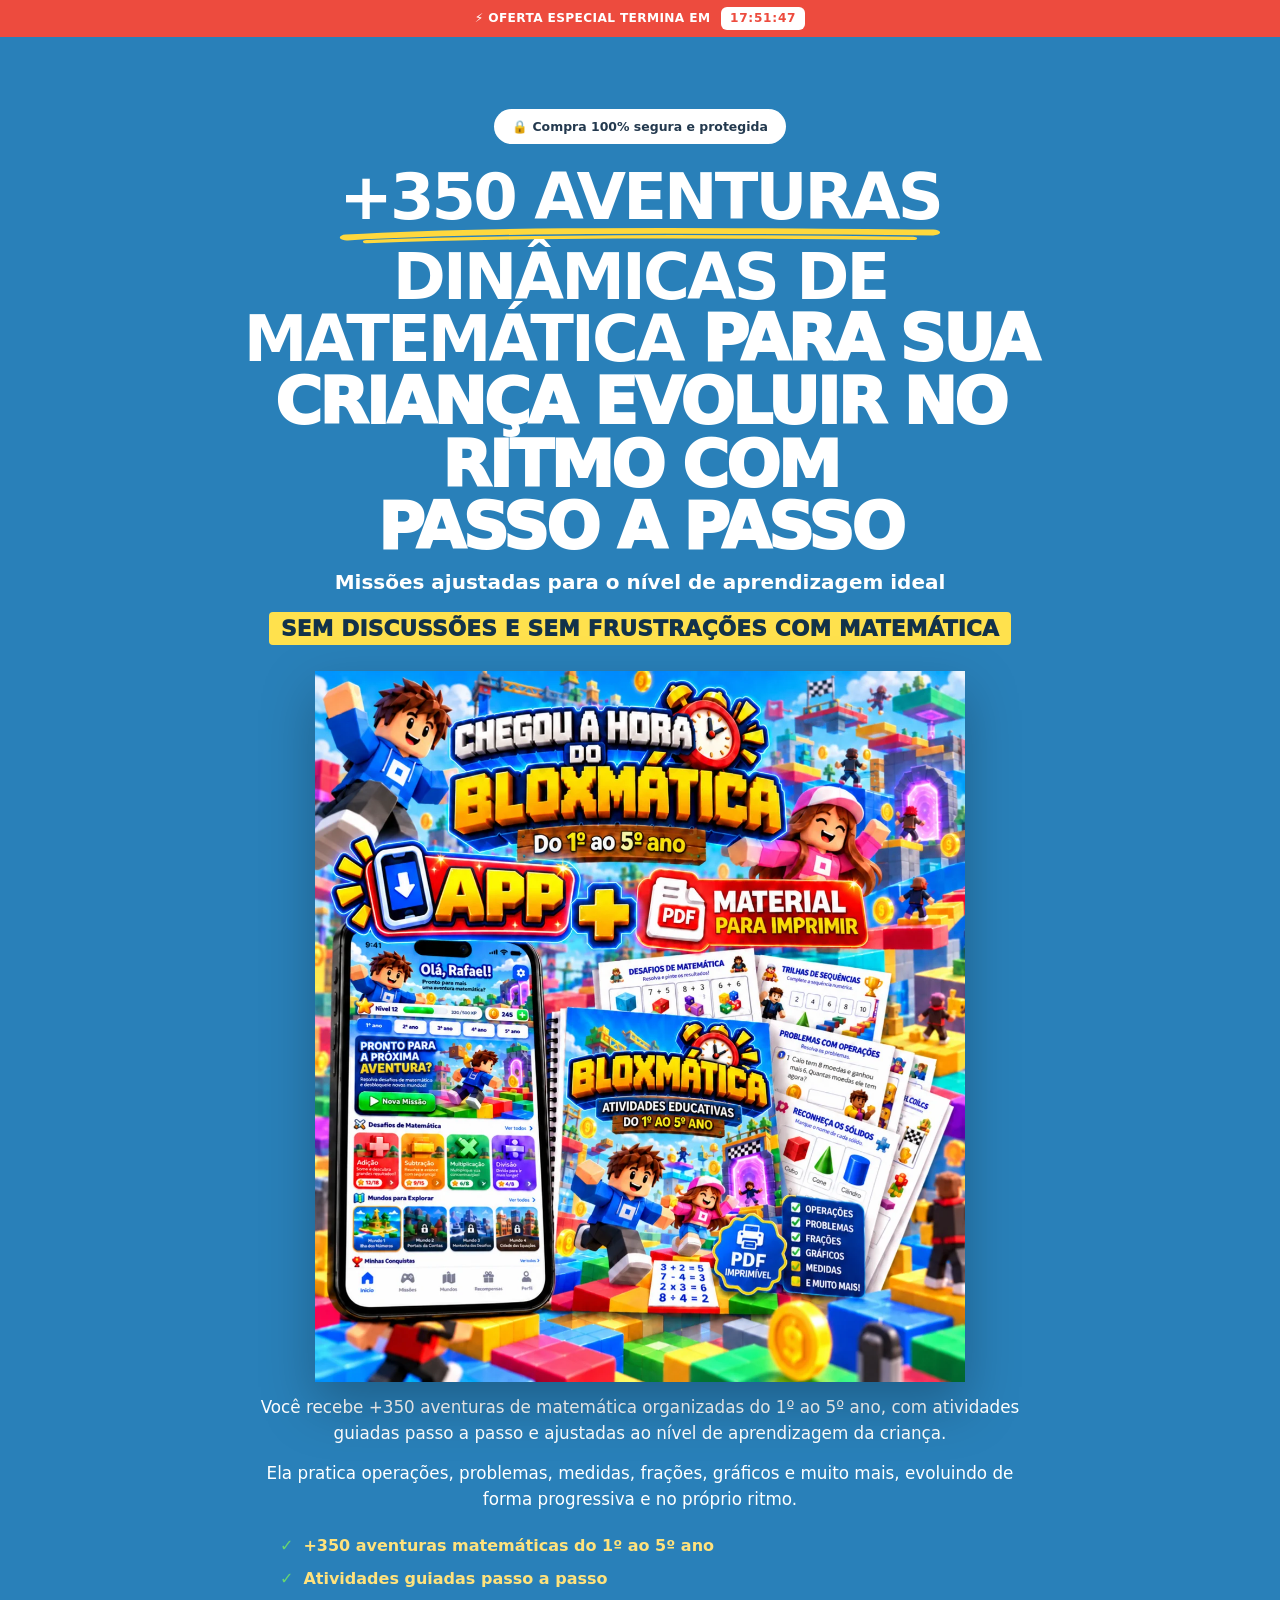
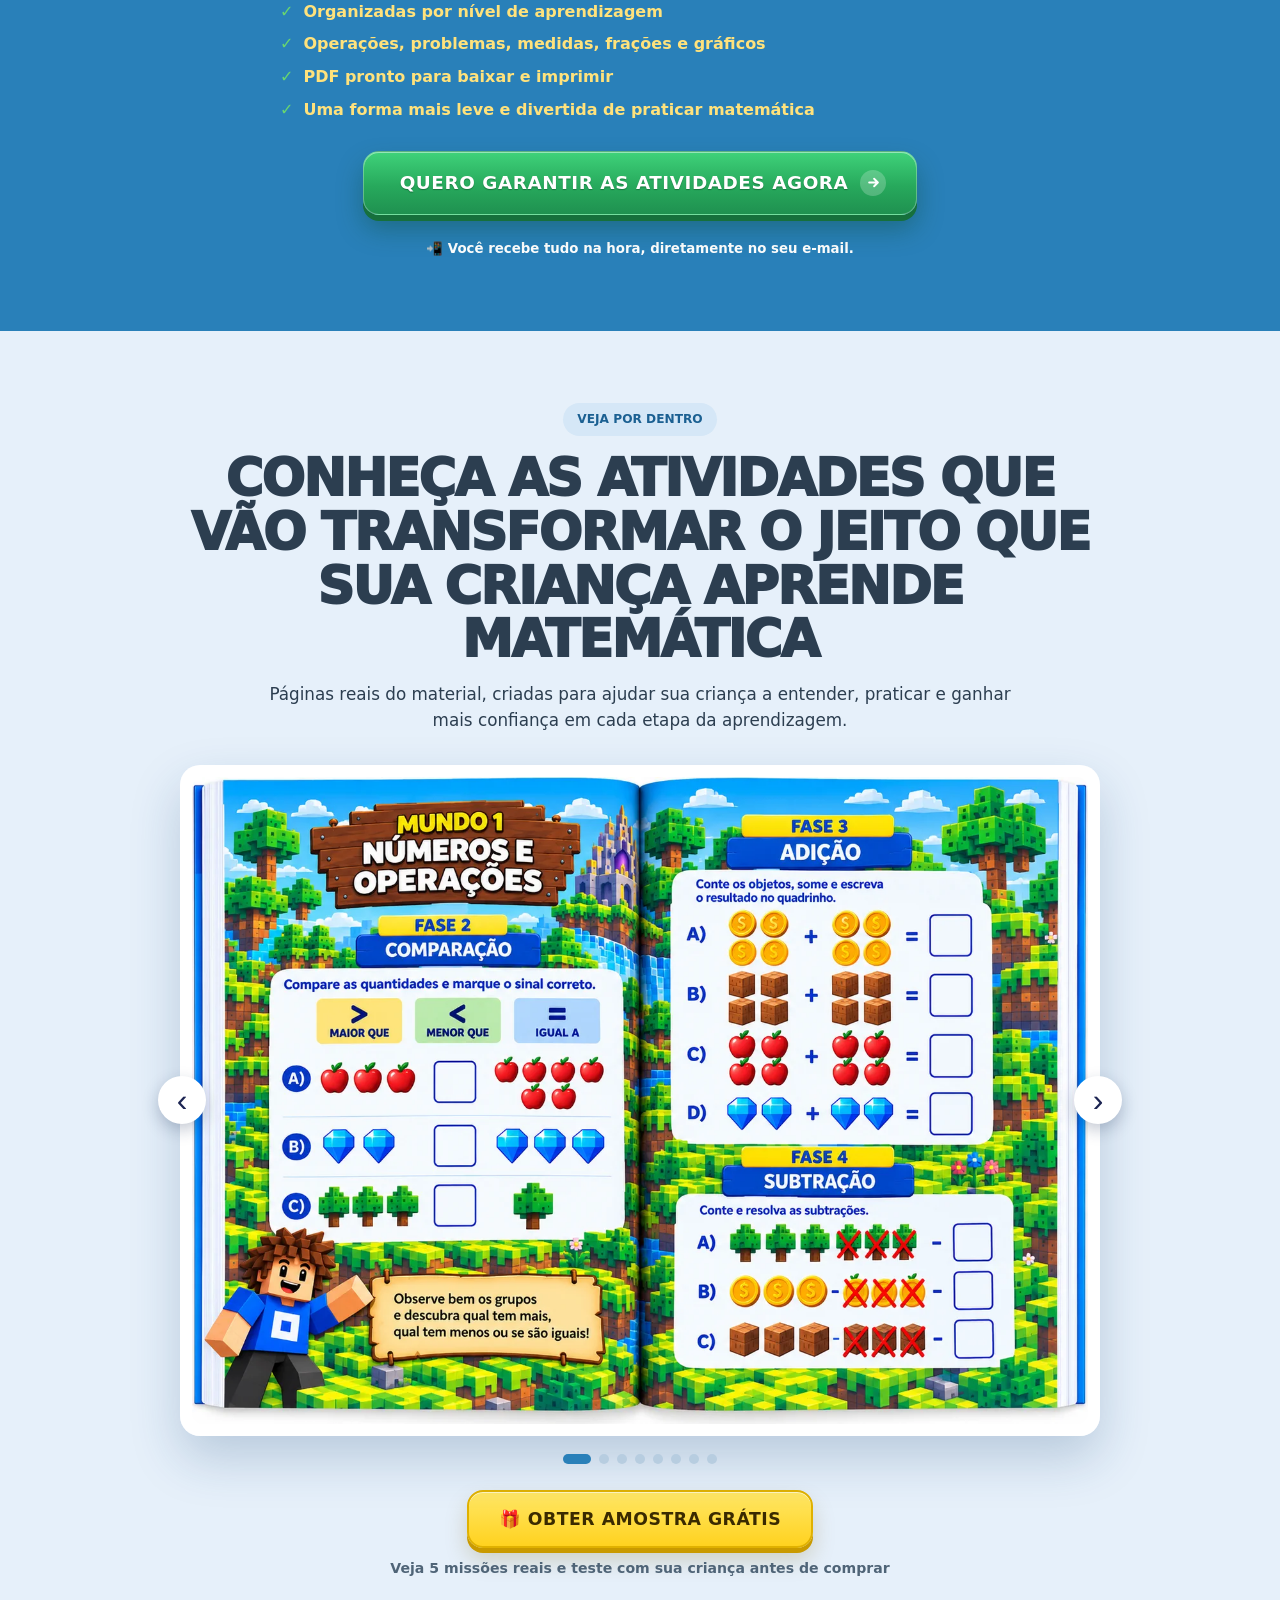
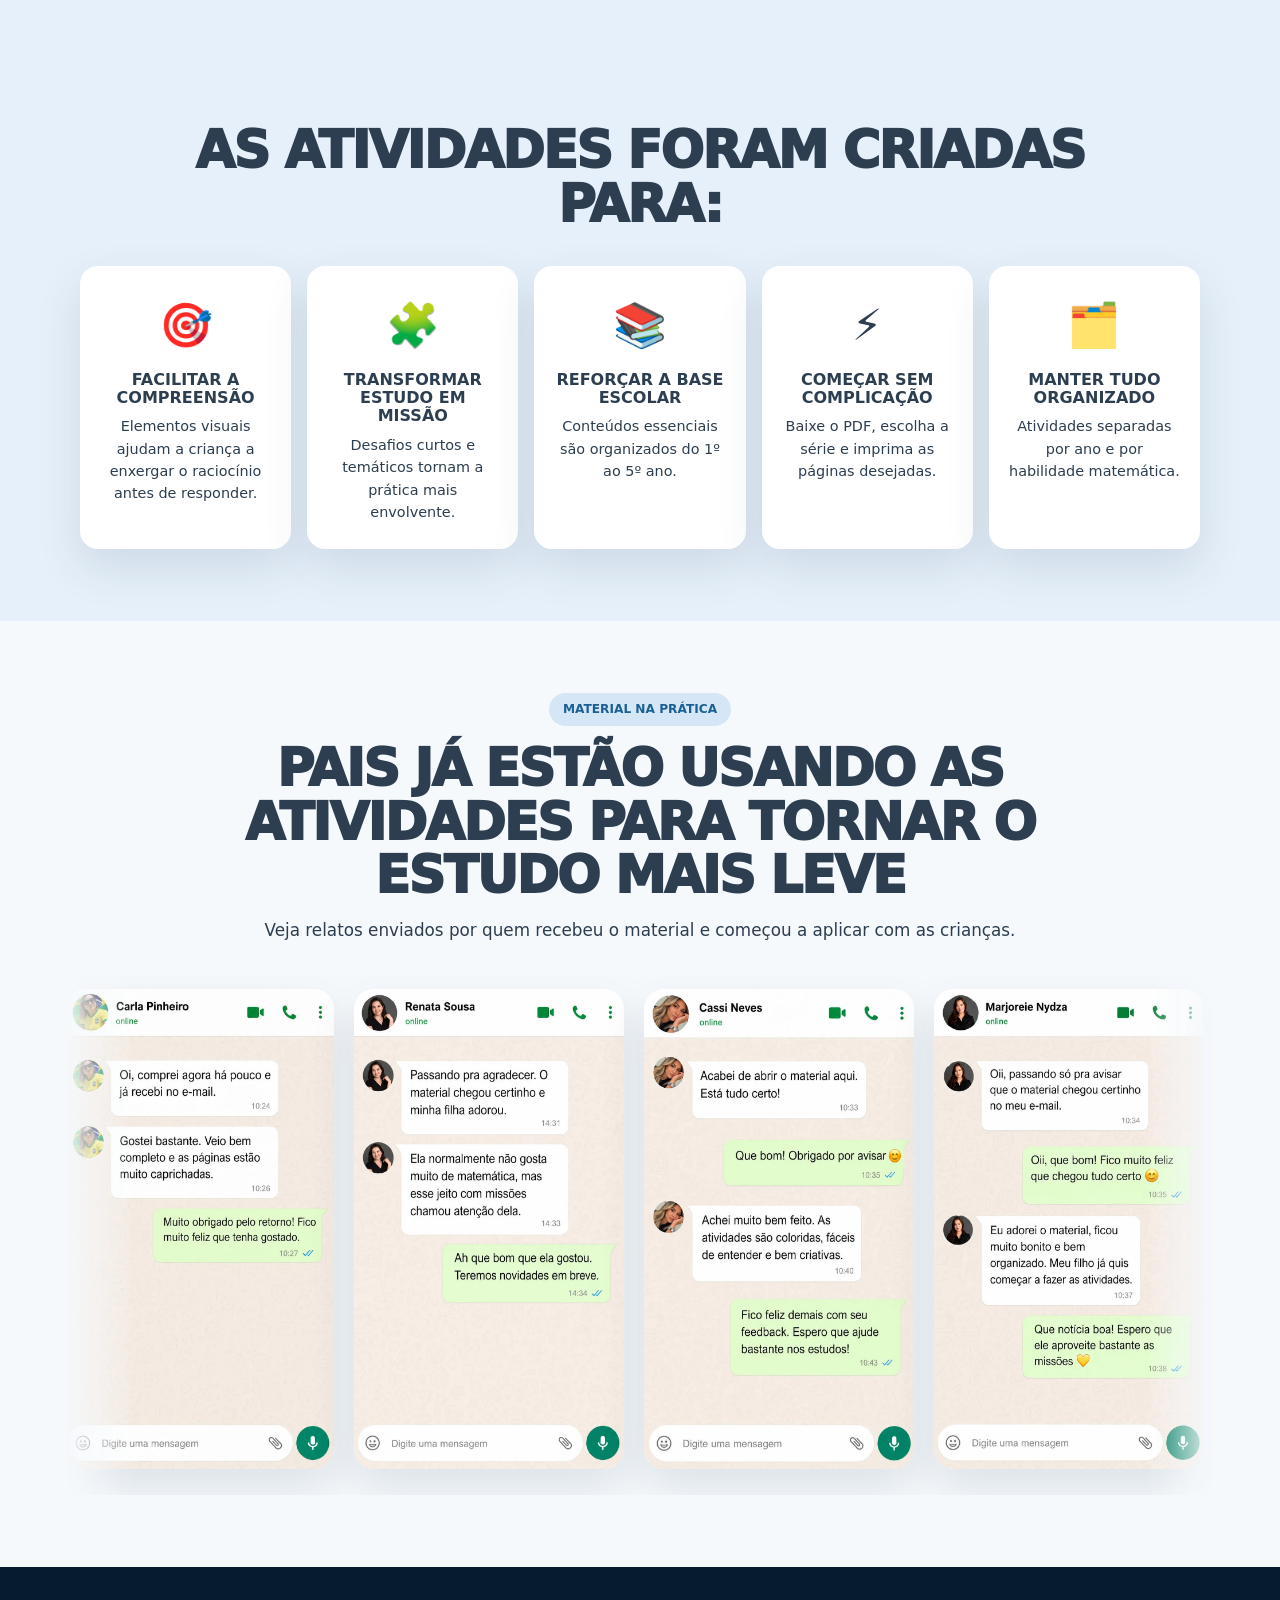
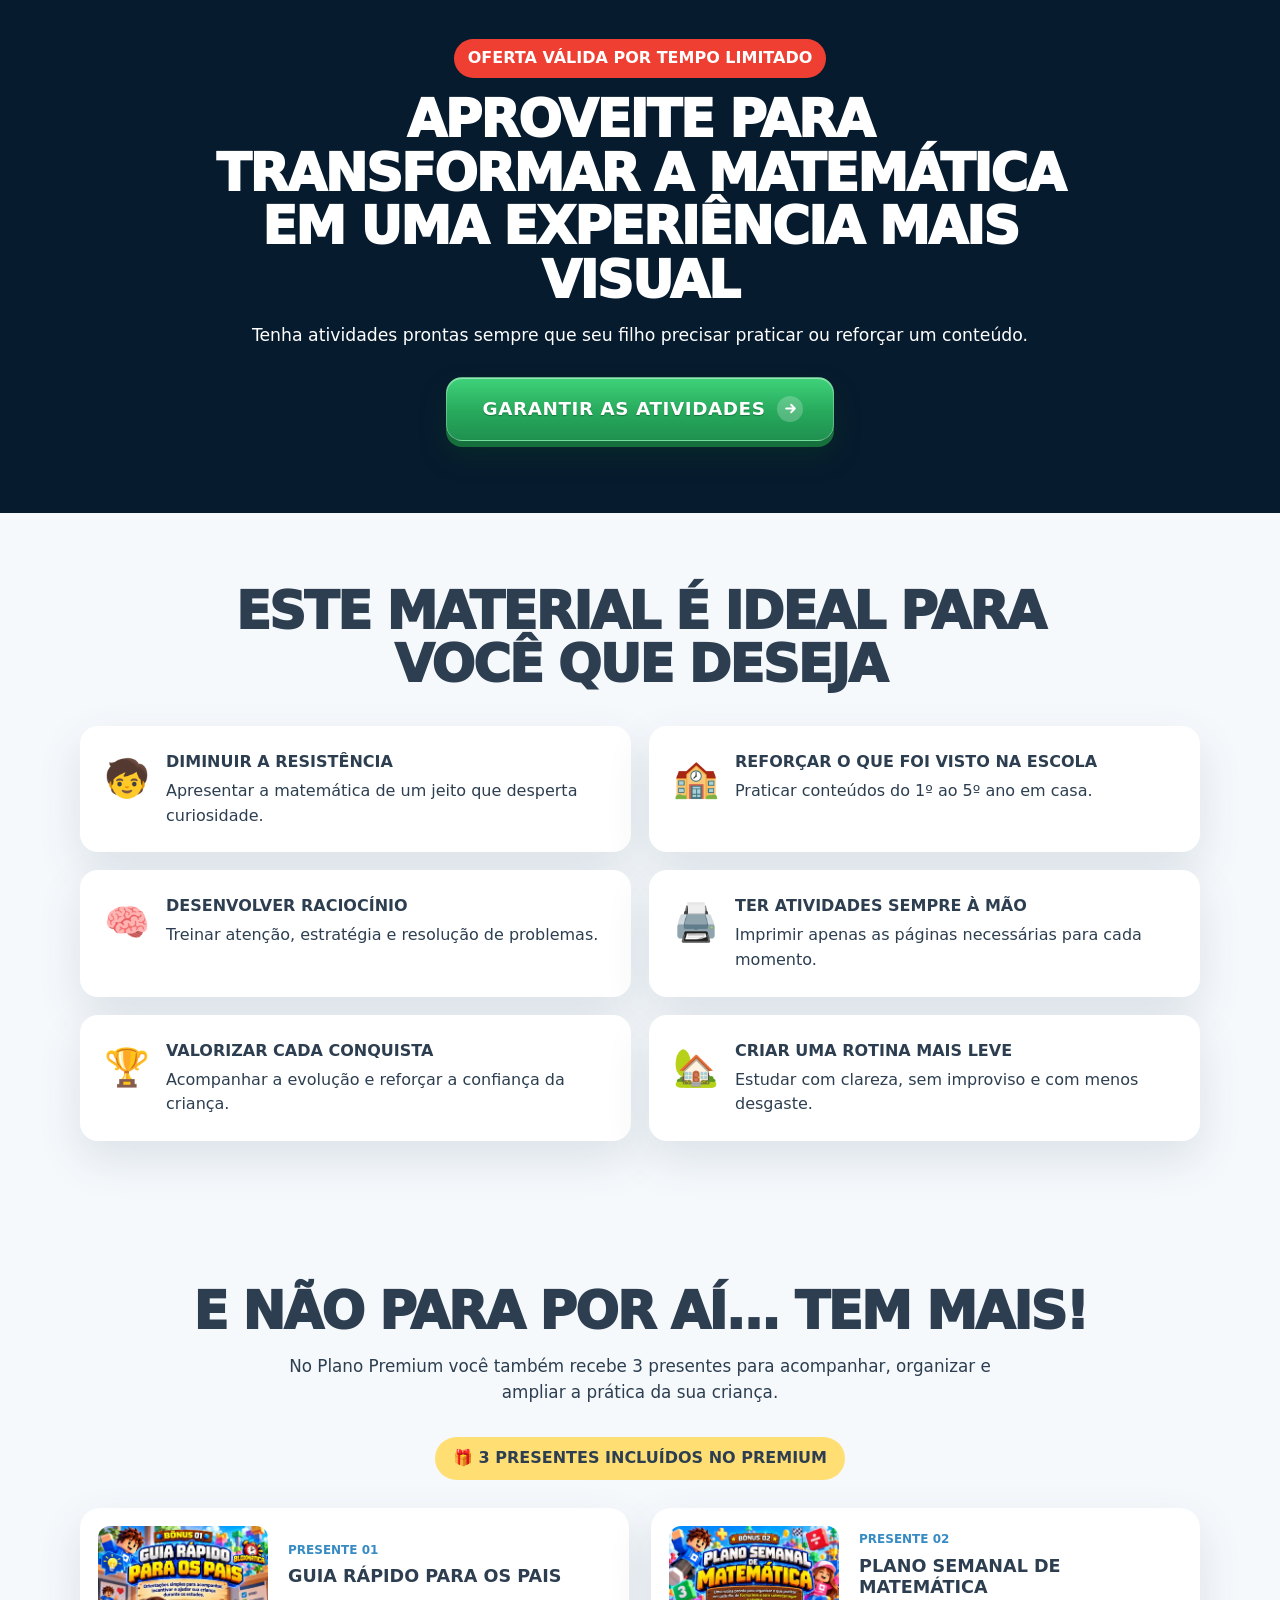
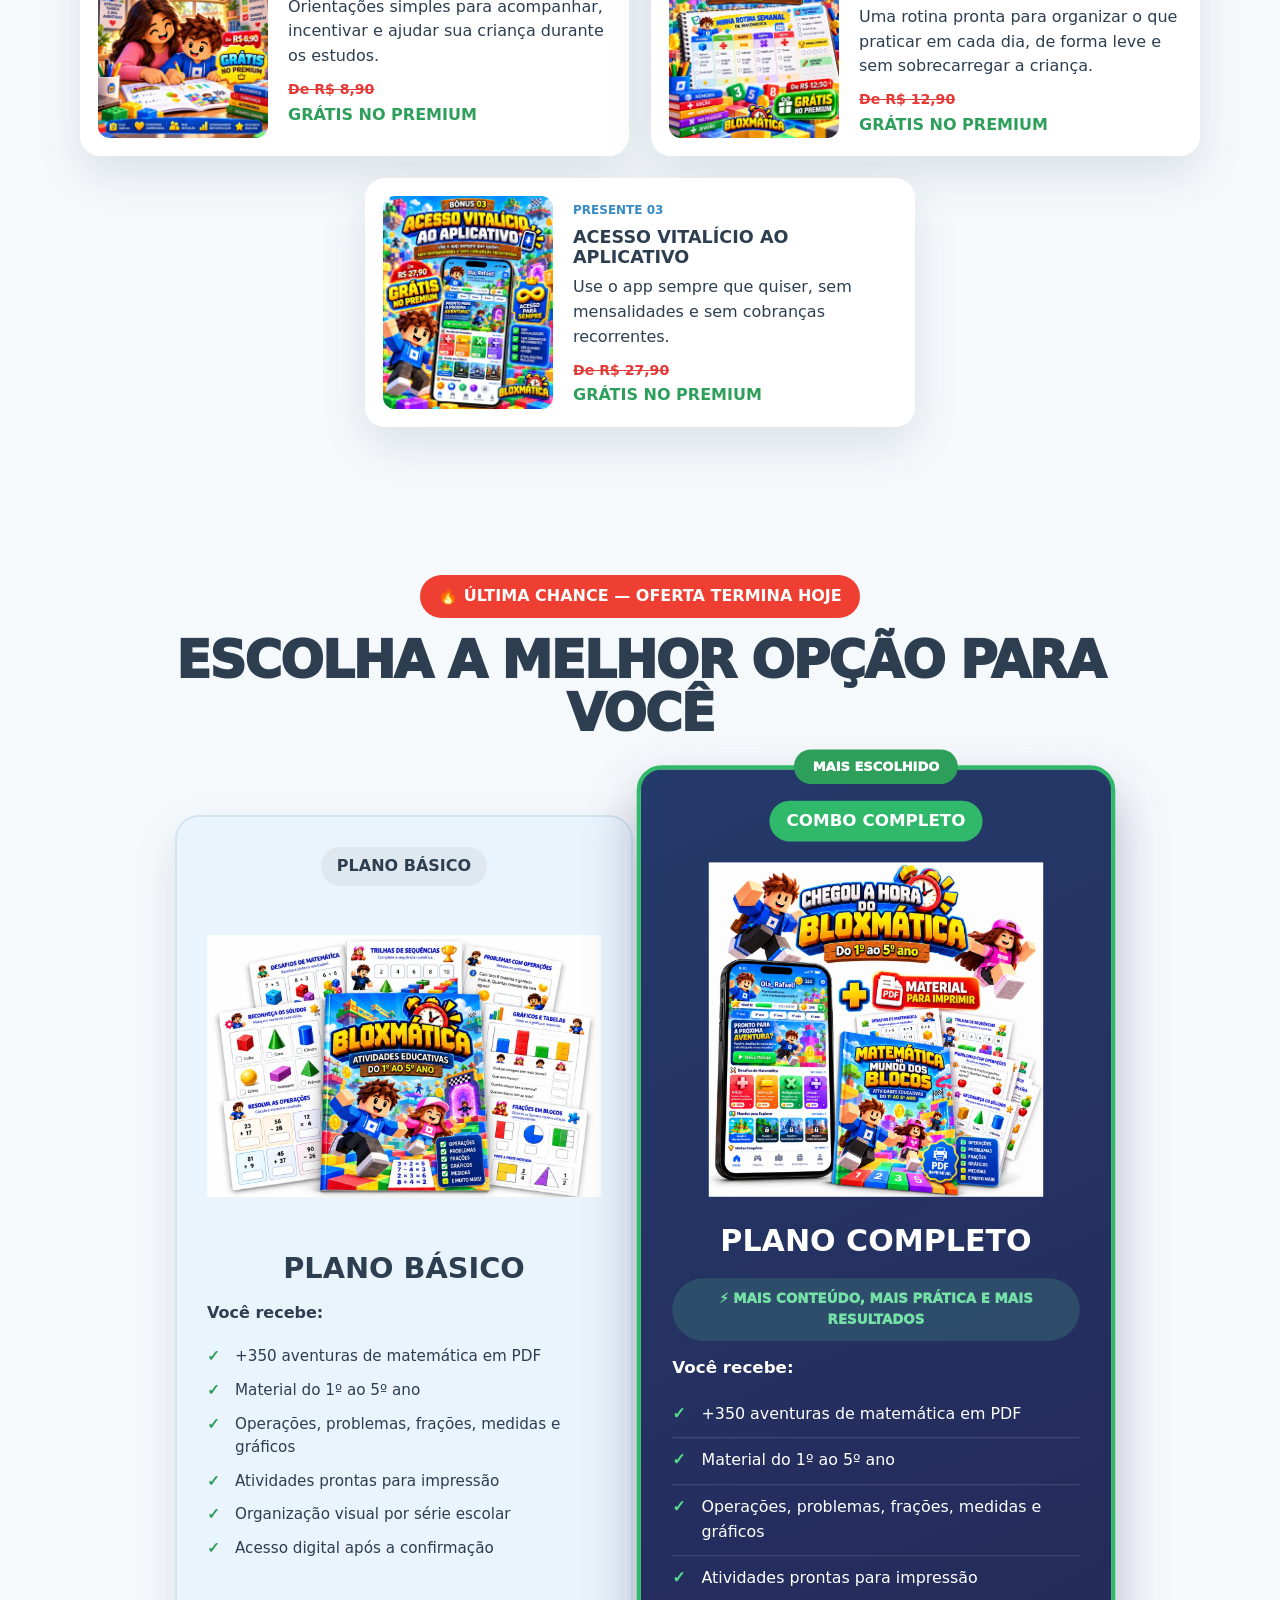
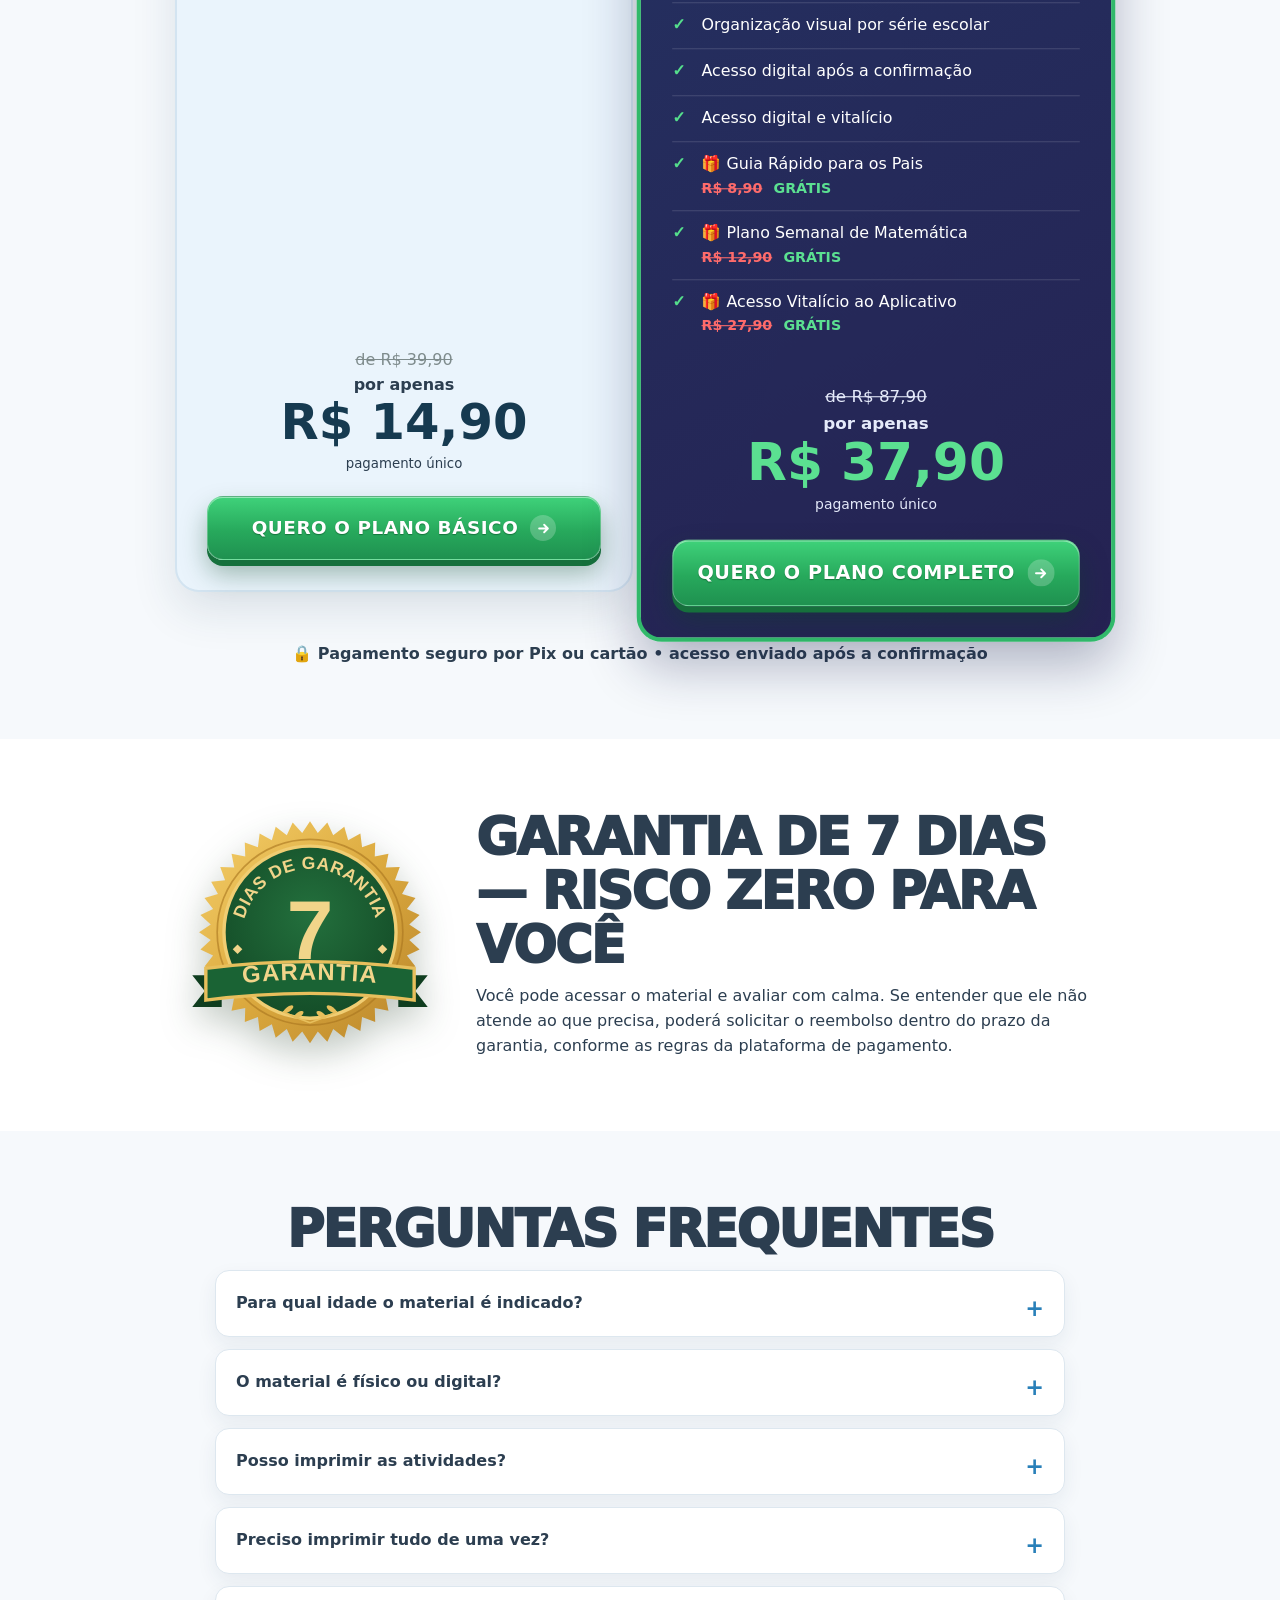
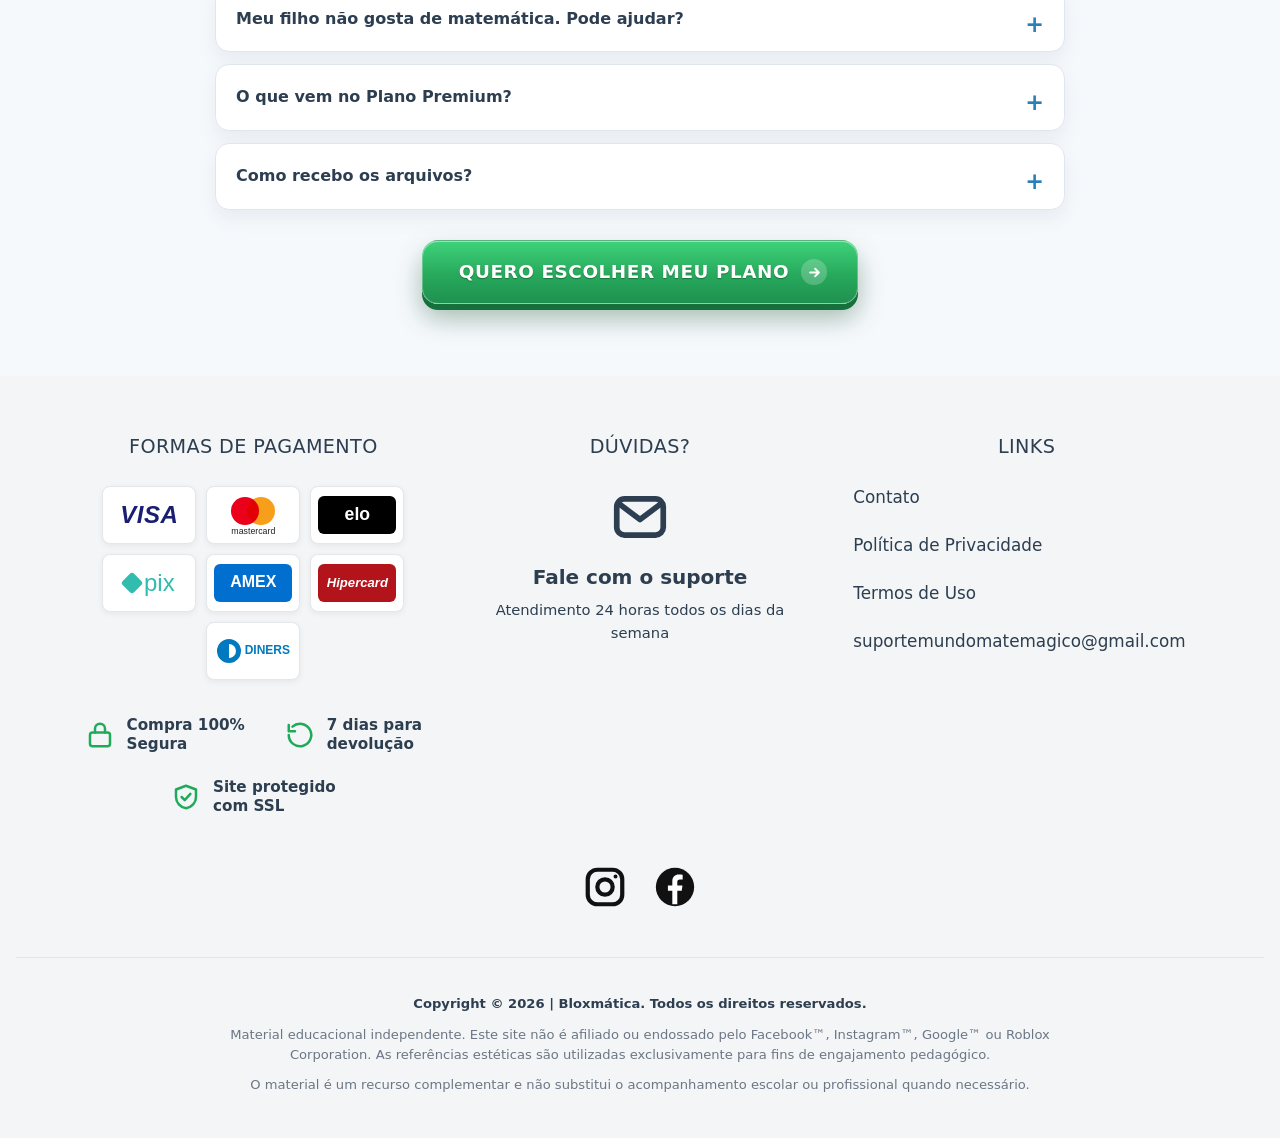
==== commit abd1e494: "Página: remove a seção "Tudo o que você vai receber" A seção ainda mostrava a capa antiga "Matemátic" ====
--- a/index.html
+++ b/index.html
@@ -124,29 +124,6 @@
           <article><span>🖨️</span><div><h3>TER ATIVIDADES SEMPRE À MÃO</h3><p>Imprimir apenas as páginas necessárias para cada momento.</p></div></article>
           <article><span>🏆</span><div><h3>VALORIZAR CADA CONQUISTA</h3><p>Acompanhar a evolução e reforçar a confiança da criança.</p></div></article>
           <article><span>🏡</span><div><h3>CRIAR UMA ROTINA MAIS LEVE</h3><p>Estudar com clareza, sem improviso e com menos desgaste.</p></div></article>
-        </div>
-      </div>
-    </section>
-
-    <!-- ===================== 7. O QUE VOCÊ RECEBE ===================== -->
-    <section class="model-section receive-section" id="recebe">
-      <div class="wrap">
-        <h2 class="receive-section-title">TUDO O QUE VOCÊ VAI RECEBER</h2>
-        <div class="receive-card">
-          <span class="access-badge">⚡ ACESSO IMEDIATO</span>
-          <h3>TUDO FOI ORGANIZADO PARA SER SIMPLES E FÁCIL DE USAR.</h3>
-          <p>Você escolhe o ano escolar, imprime as atividades e já pode começar.</p>
-          <div class="receive-image-frame">
-            <img src="img/produto-principal.webp" alt="Produto principal com 360 atividades" width="1055" height="1491" loading="lazy">
-          </div>
-          <ul class="receive-check-list">
-            <li>+350 aventuras de matemática em PDF</li>
-            <li>Material do 1º ao 5º ano</li>
-            <li>Operações, problemas, frações, medidas e gráficos</li>
-            <li>Atividades prontas para impressão</li>
-            <li>Organização visual por série escolar</li>
-            <li>Acesso digital após a confirmação</li>
-          </ul>
         </div>
       </div>
     </section>
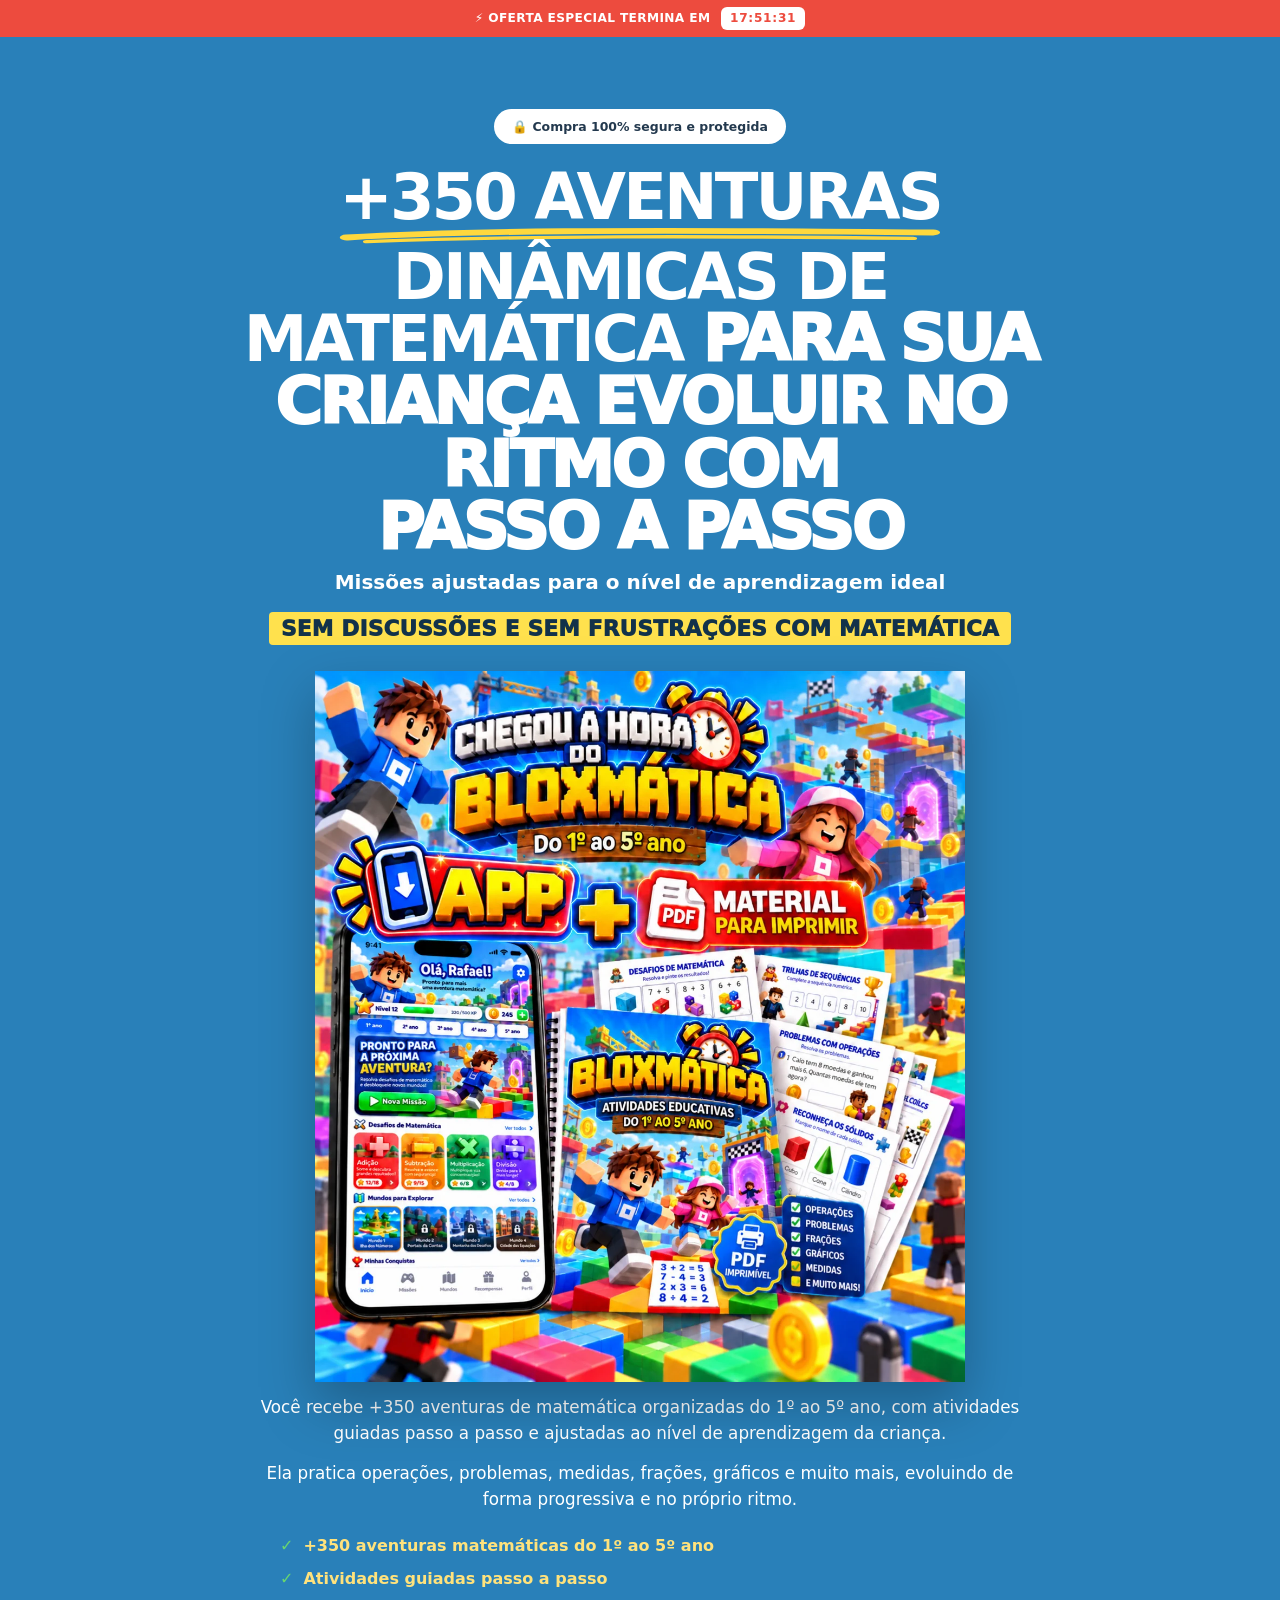
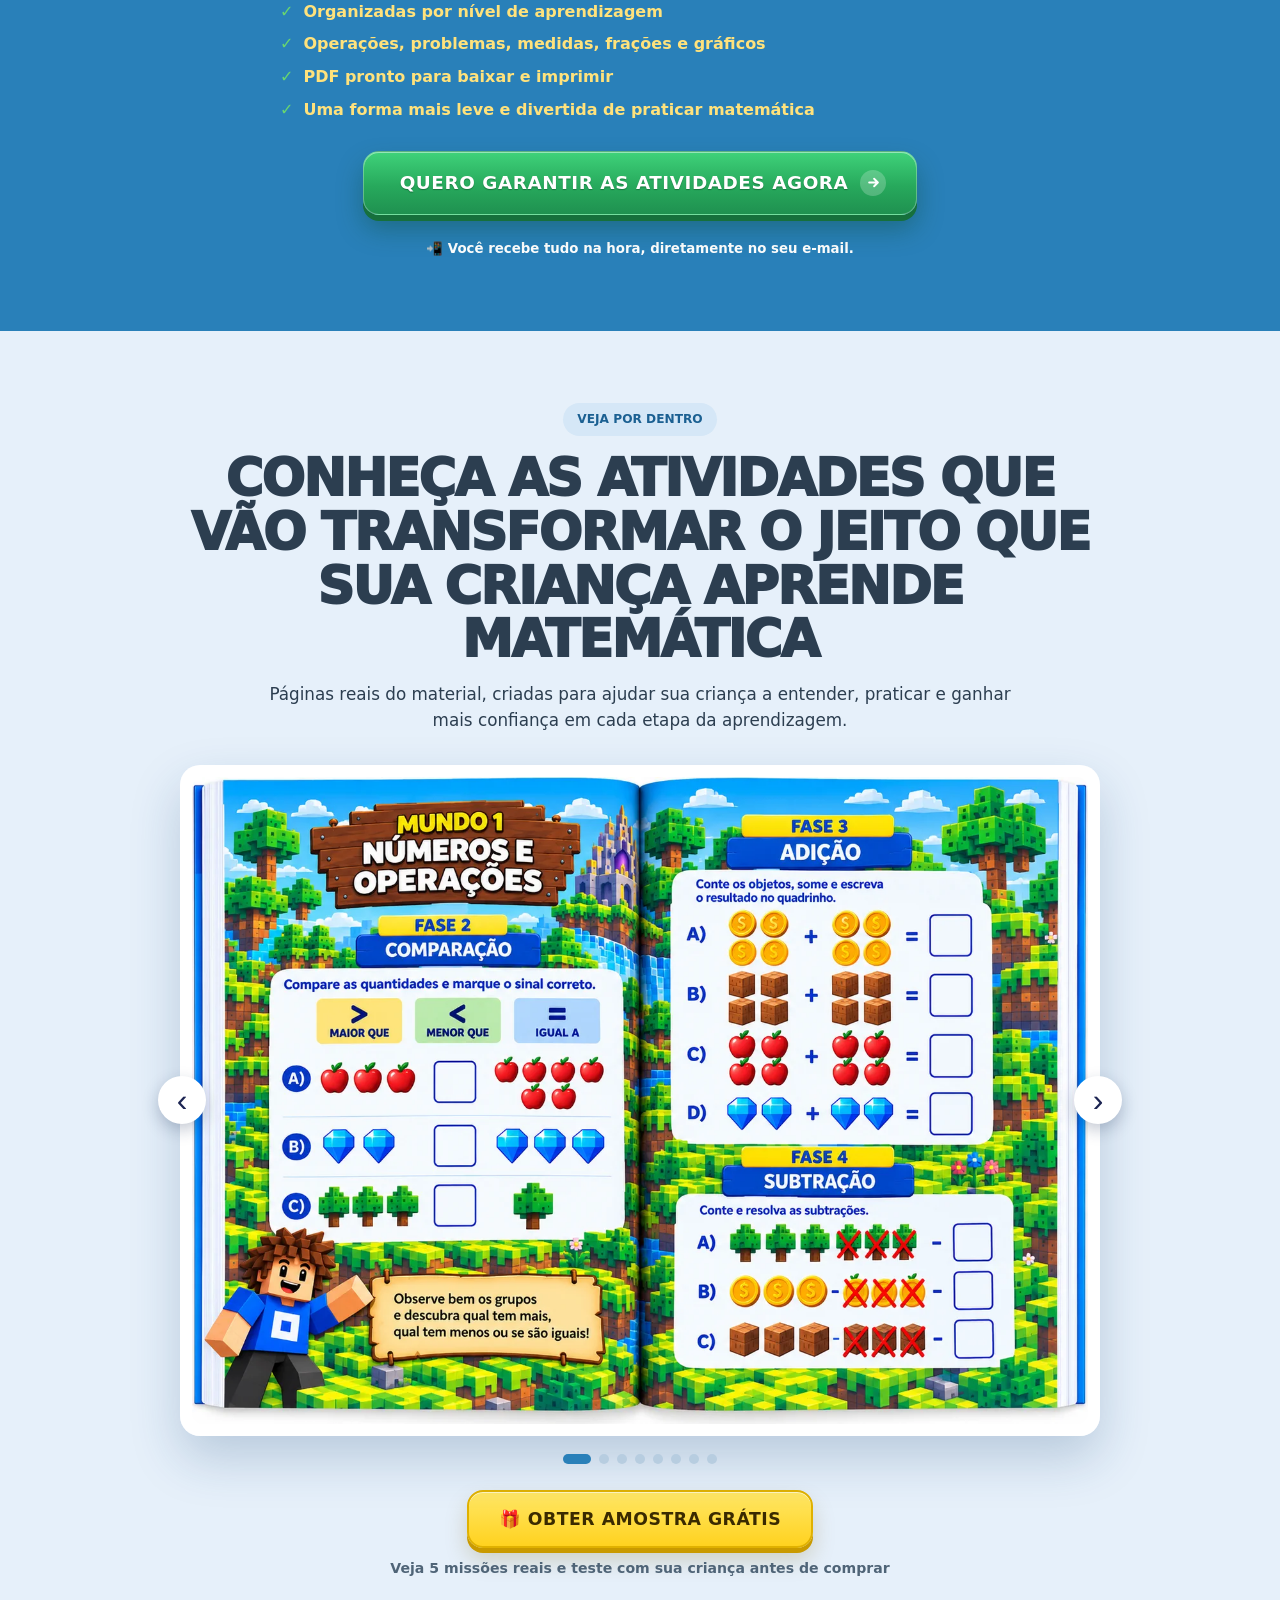
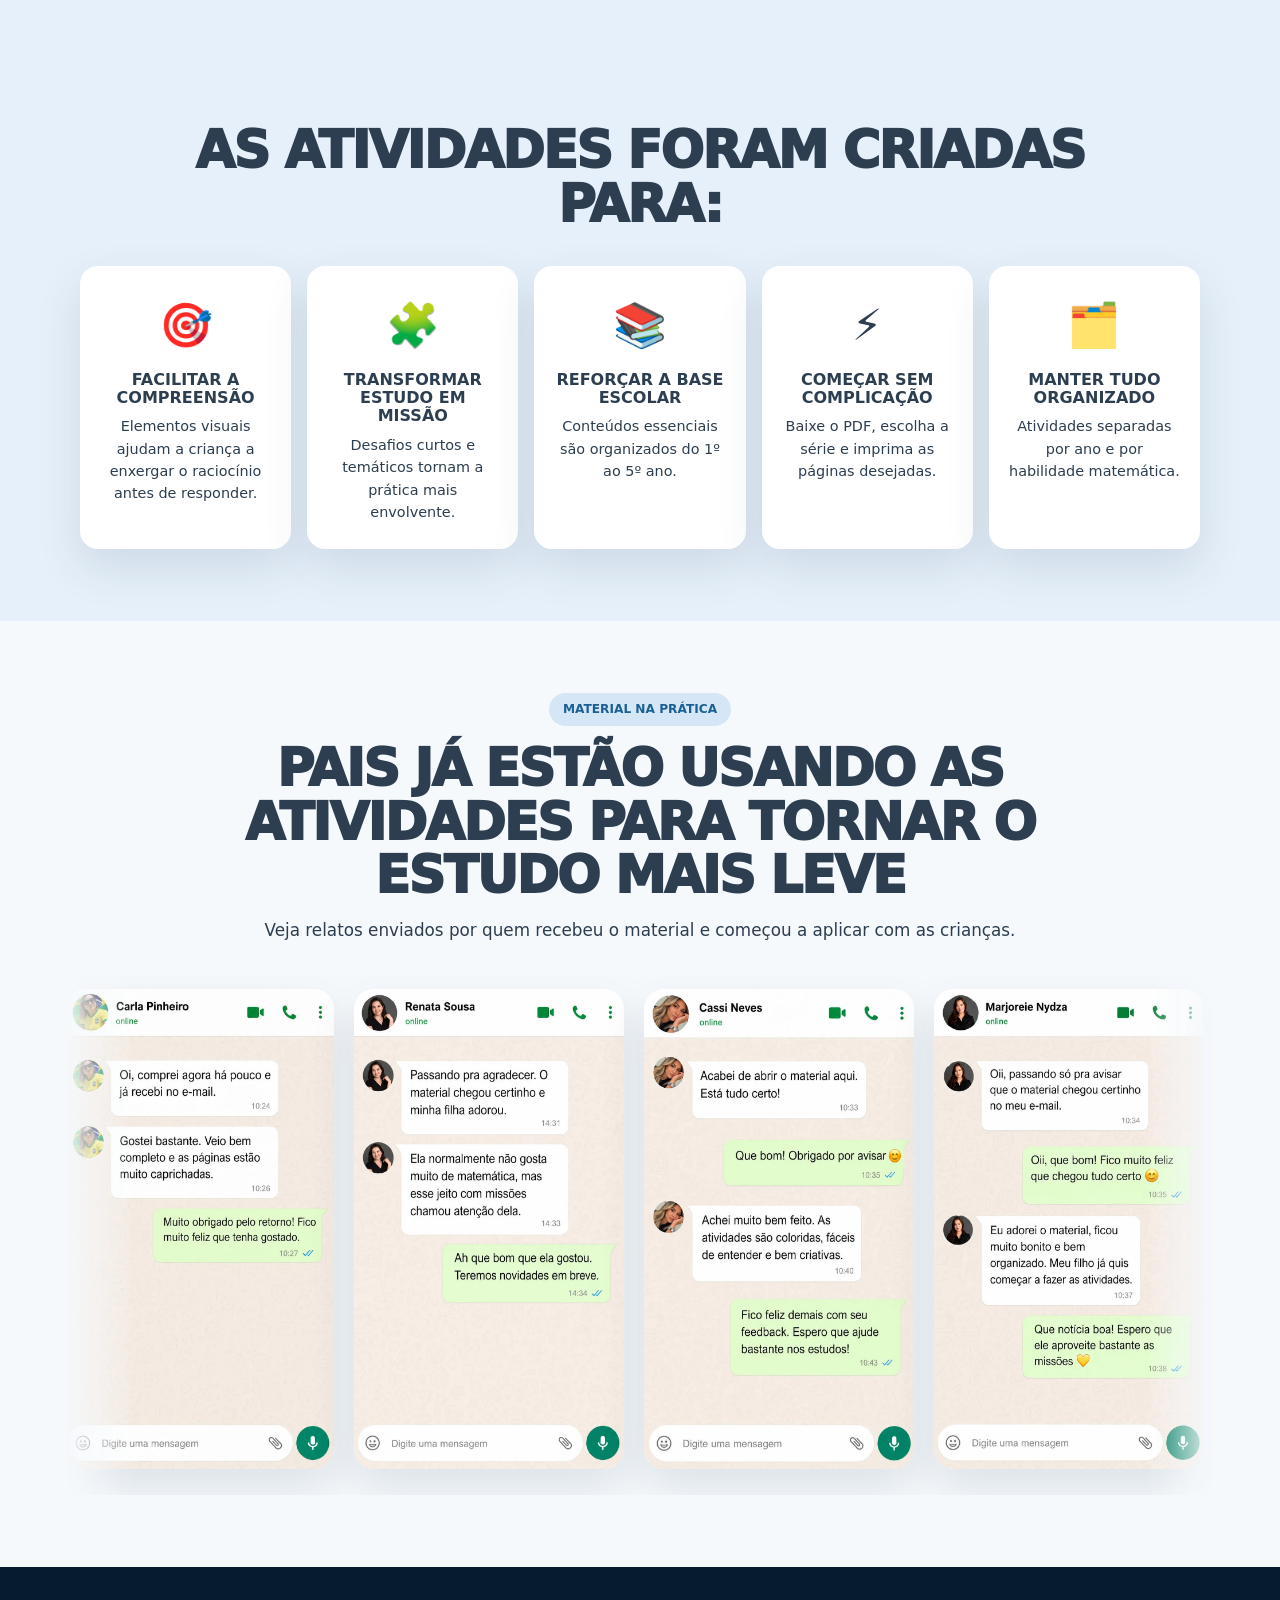
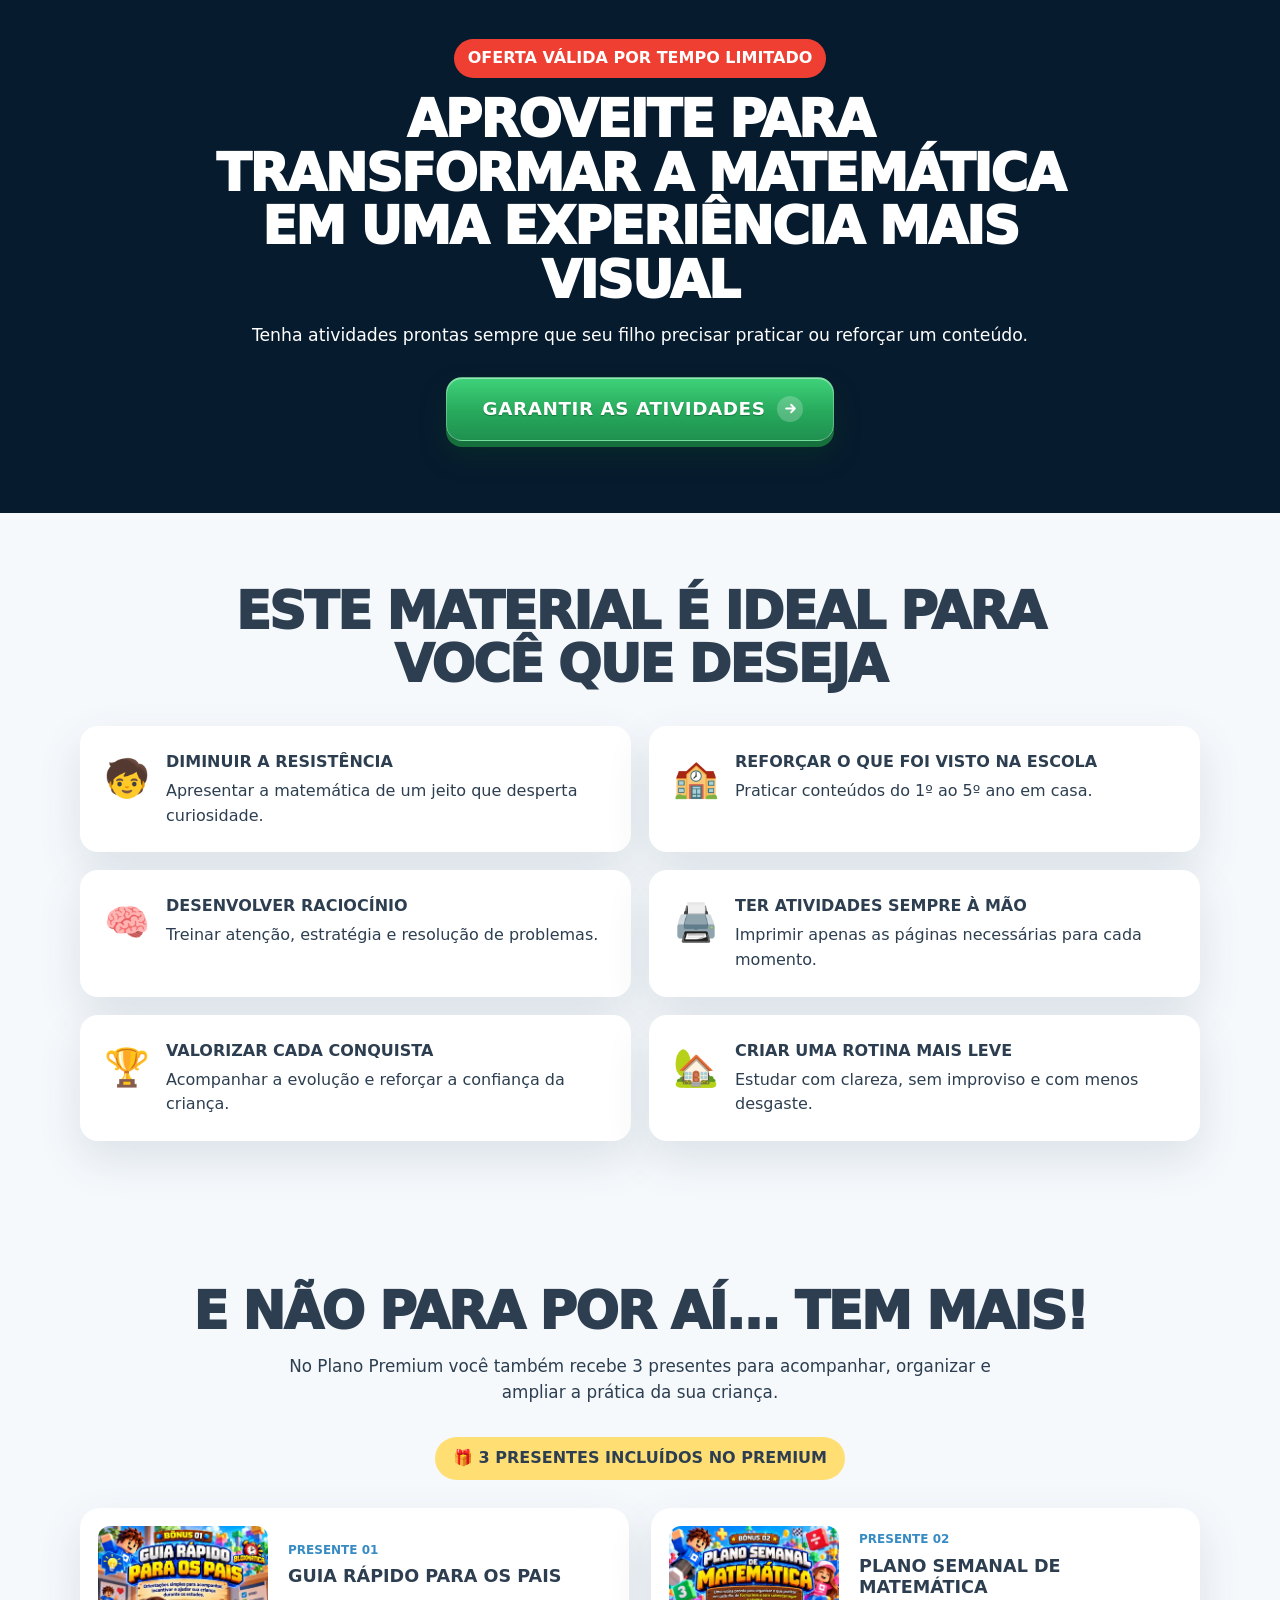
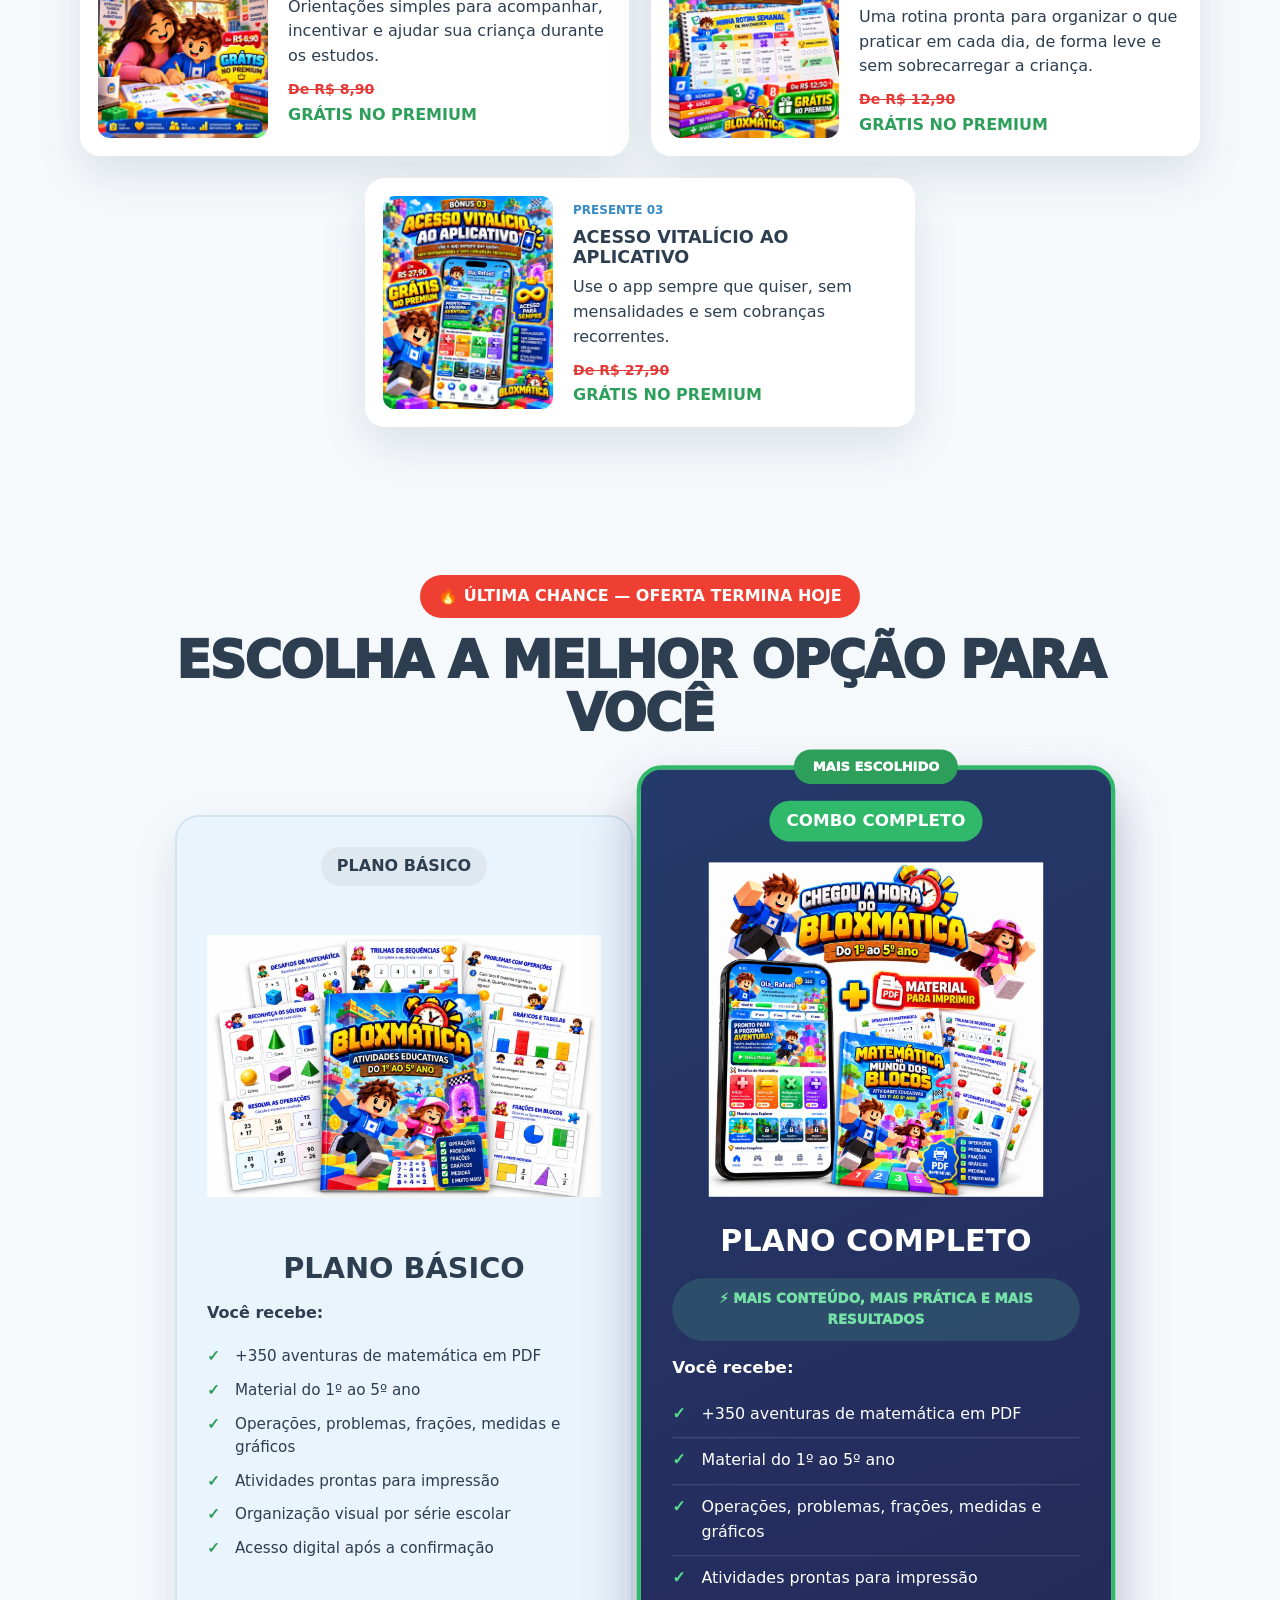
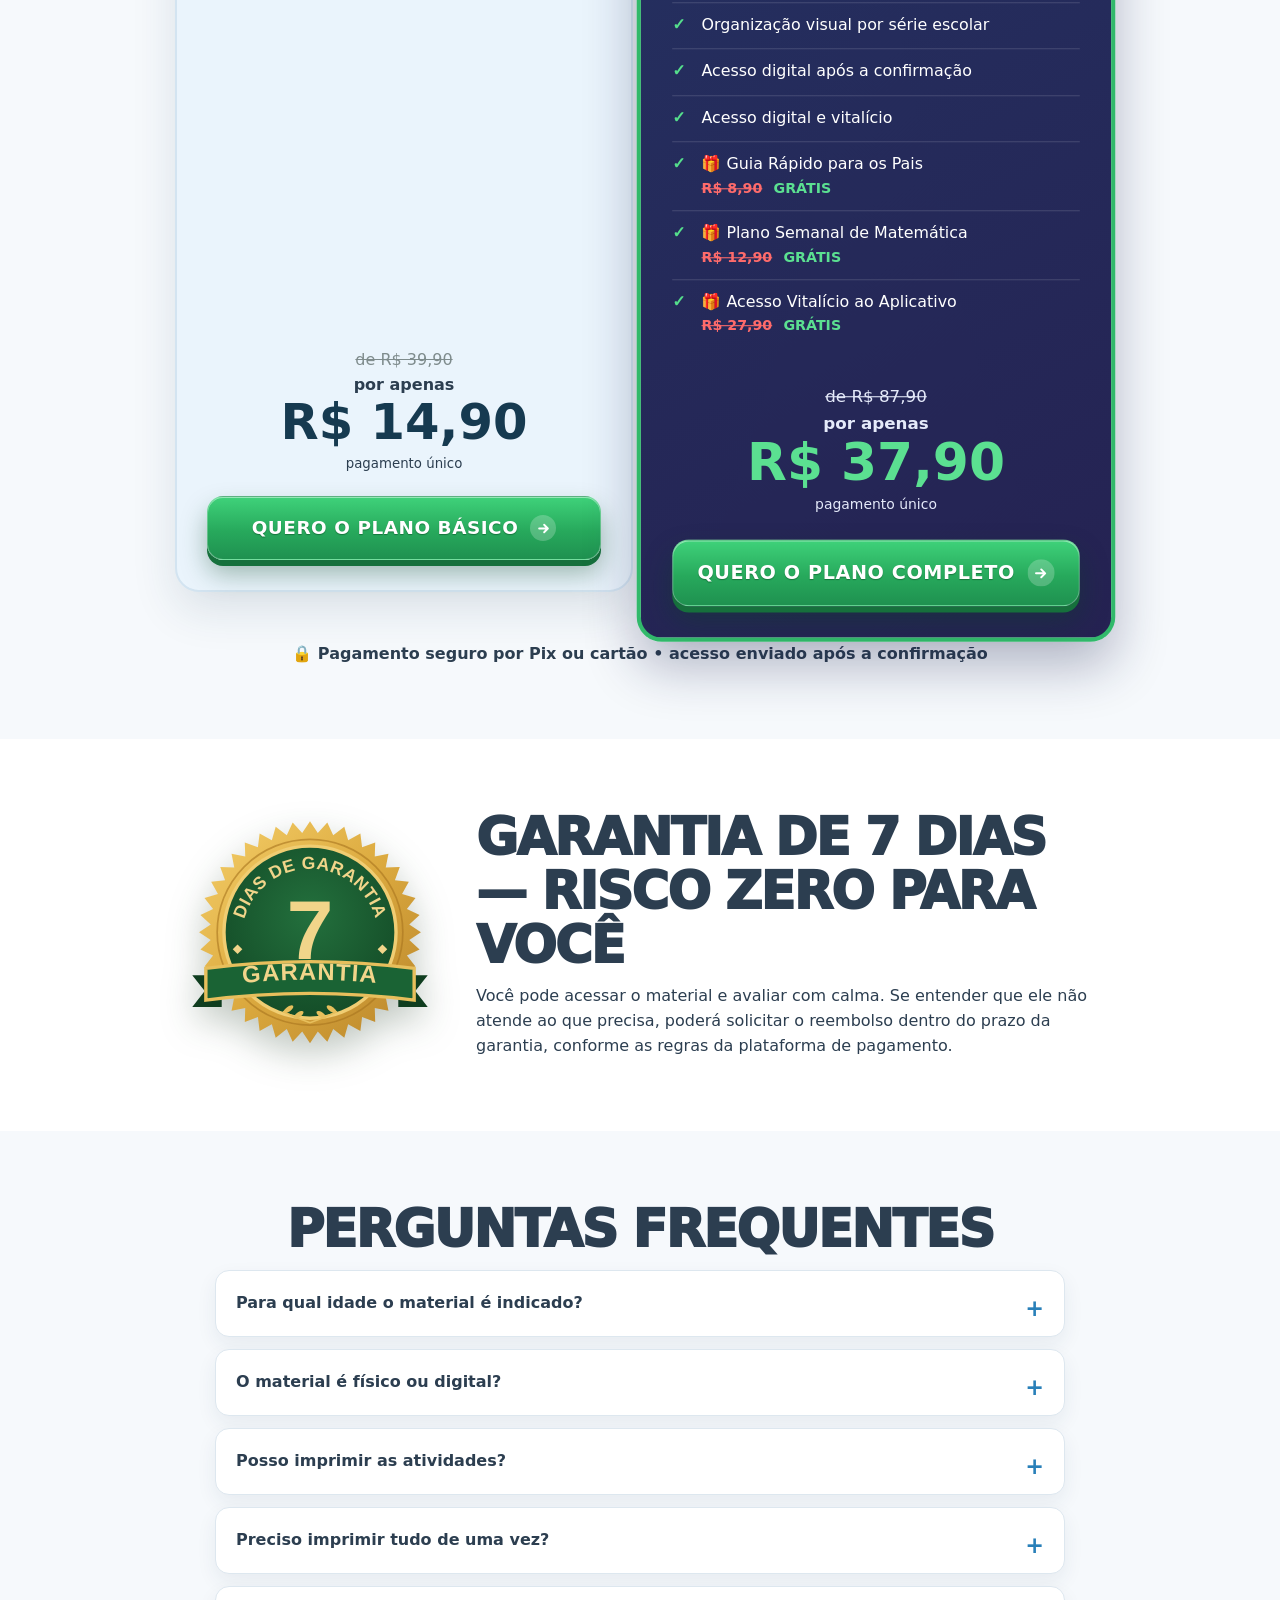
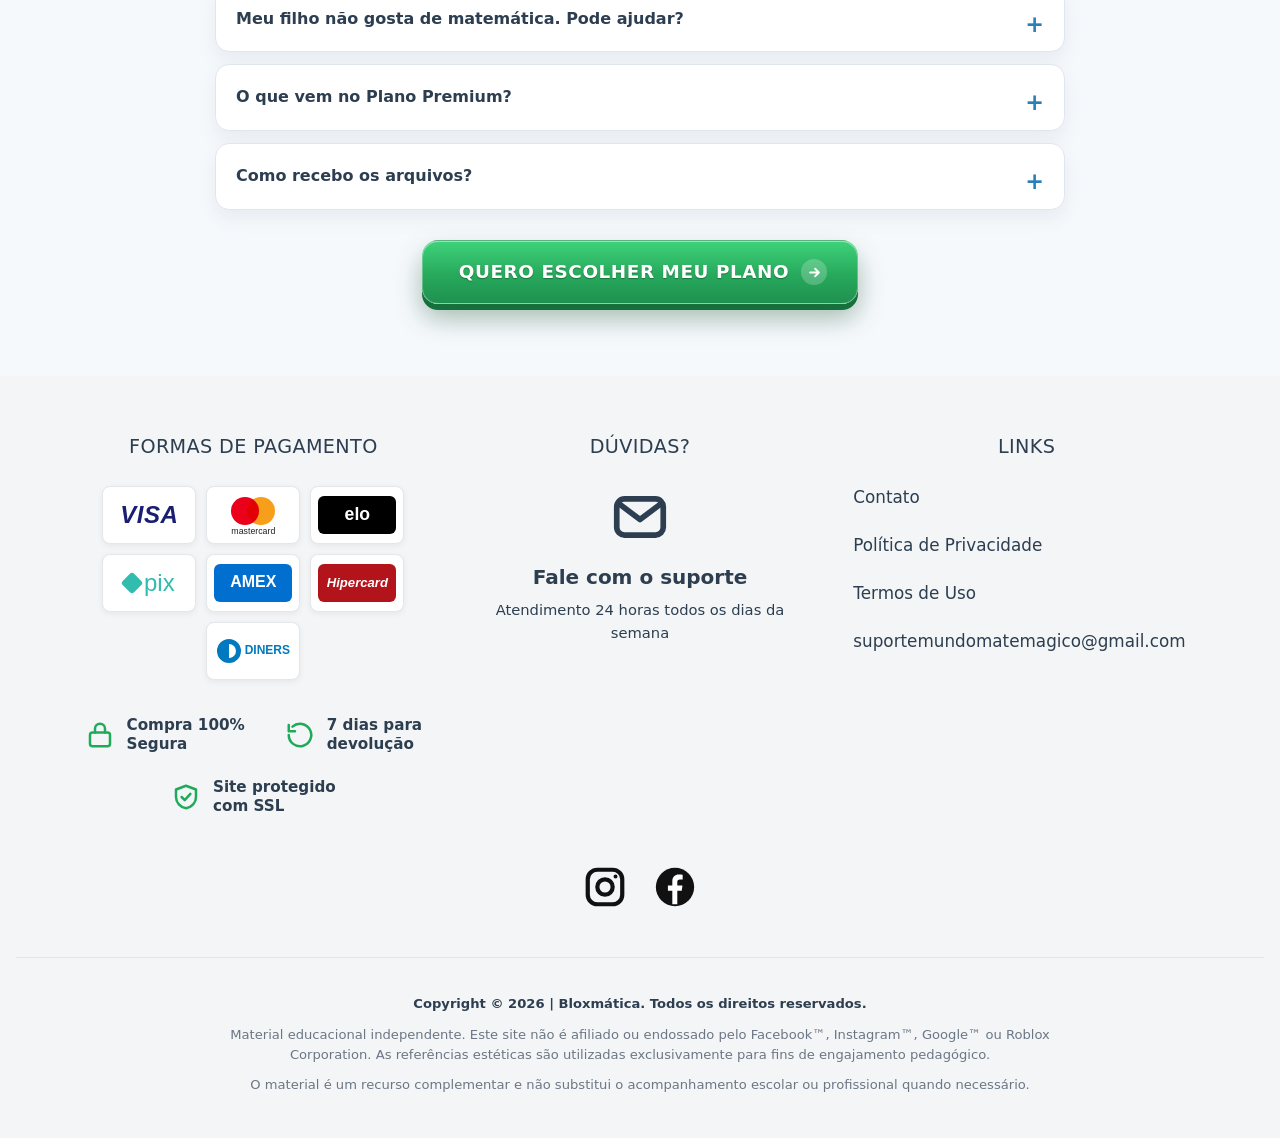
==== commit 9e4f9cd7: "Ícone do site (Mundo Matemágico) para a aba e para a busca do Google - Favicons 48/96/192 e apple-to" ====
--- a/index.html
+++ b/index.html
@@ -5,6 +5,30 @@
   <meta name="viewport" content="width=device-width, initial-scale=1">
   <title>+350 Aventuras Dinâmicas de Matemática</title>
   <meta name="description" content="Atividades de matemática do 1º ao 5º ano organizadas em uma experiência visual, divertida e pronta para imprimir.">
+
+  <!-- Ícone do site (aparece na aba do navegador e ao lado do nome no Google) -->
+  <link rel="icon" type="image/png" sizes="48x48" href="/img/icones/favicon-48.png">
+  <link rel="icon" type="image/png" sizes="96x96" href="/img/icones/favicon-96.png">
+  <link rel="icon" type="image/png" sizes="192x192" href="/img/icones/favicon-192.png">
+  <link rel="apple-touch-icon" sizes="180x180" href="/img/icones/favicon-180.png">
+  <link rel="canonical" href="https://bloxmatica.vercel.app/">
+  <meta property="og:site_name" content="Mundo Matemágico">
+  <meta property="og:title" content="+350 Aventuras Dinâmicas de Matemática">
+  <meta property="og:description" content="Atividades de matemática do 1º ao 5º ano organizadas em uma experiência visual, divertida e pronta para imprimir.">
+  <meta property="og:type" content="website">
+  <meta property="og:url" content="https://bloxmatica.vercel.app/">
+  <meta property="og:image" content="https://bloxmatica.vercel.app/img/capa-front.webp">
+  <!-- Nome e logo do site para o Google -->
+  <script type="application/ld+json">
+  {
+    "@context": "https://schema.org",
+    "@graph": [
+      { "@type": "WebSite", "name": "Mundo Matemágico", "url": "https://bloxmatica.vercel.app/" },
+      { "@type": "Organization", "name": "Mundo Matemágico", "url": "https://bloxmatica.vercel.app/",
+        "logo": "https://bloxmatica.vercel.app/img/icones/emblema-512.png" }
+    ]
+  }
+  </script>
   <meta name="theme-color" content="#2980b9">
   <link rel="preload" as="image" href="img/capa-front.webp" fetchpriority="high">
   <link rel="stylesheet" href="css/style.css">
